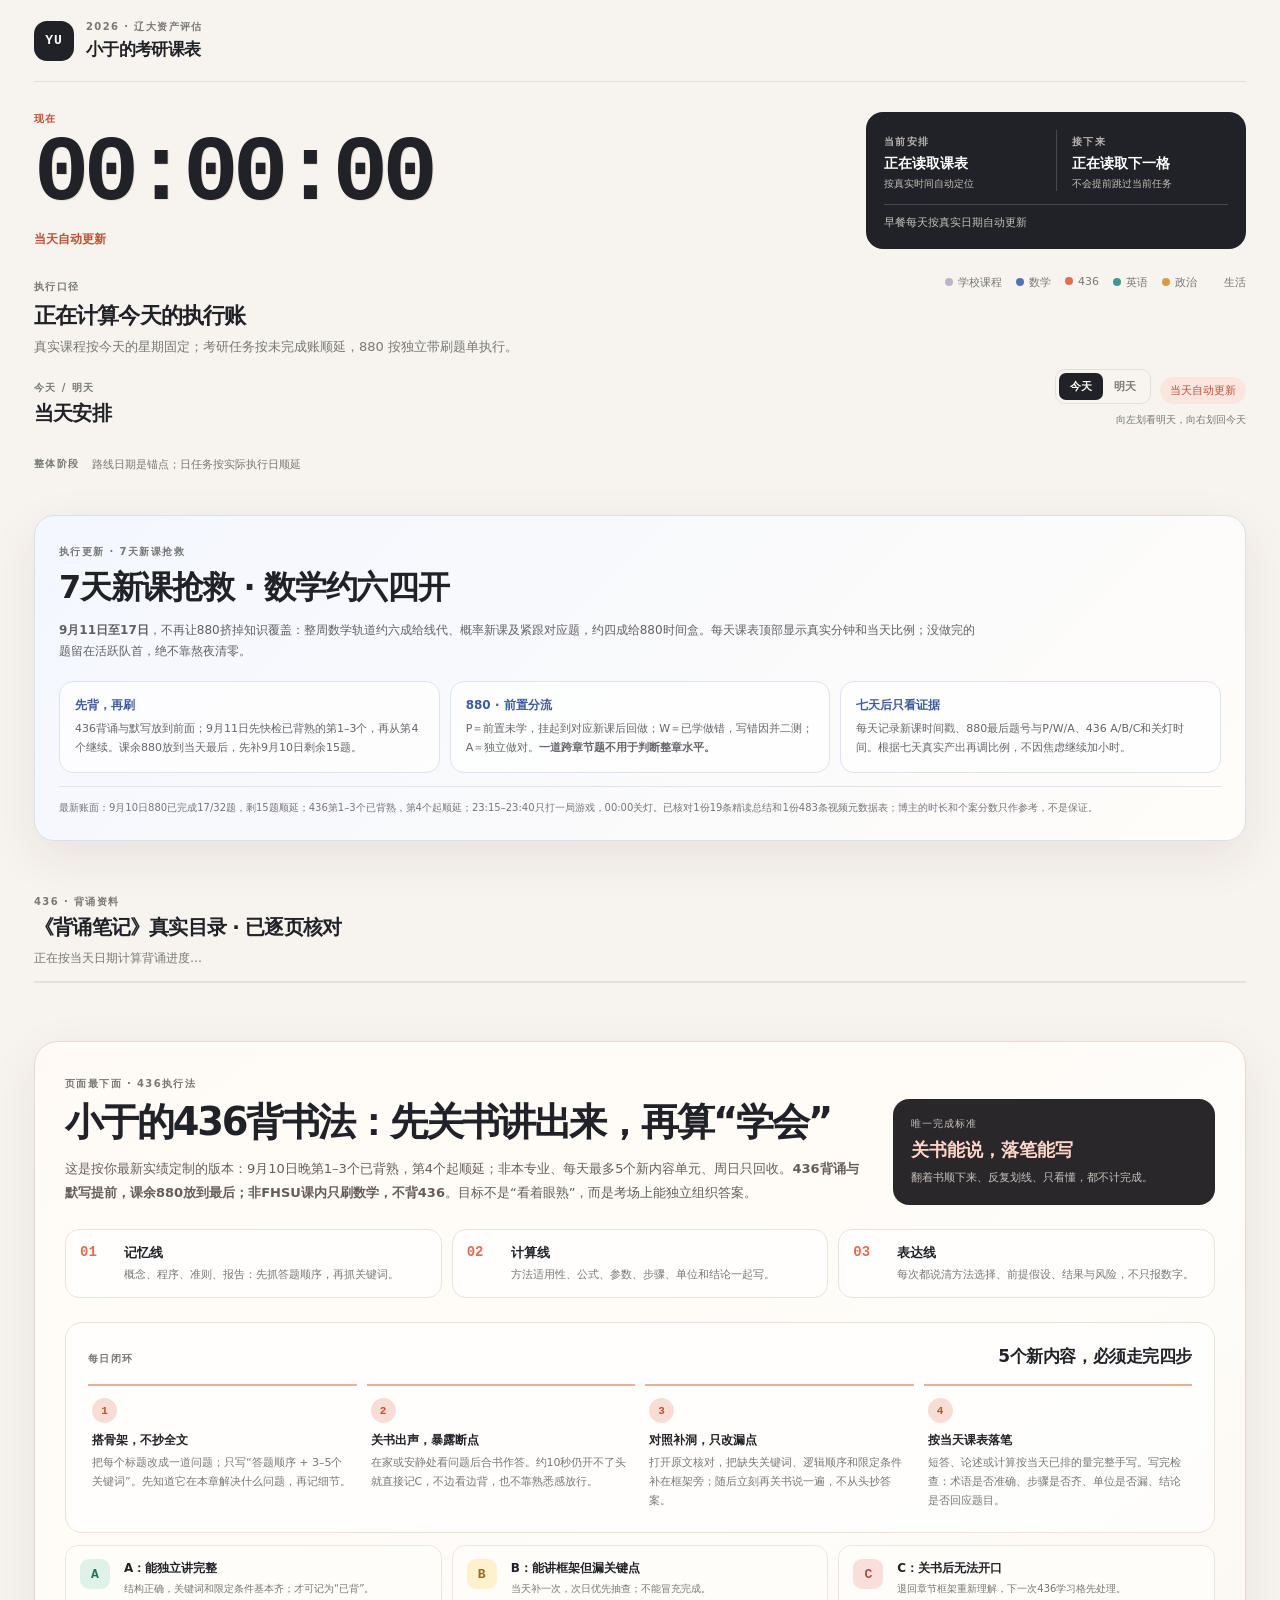
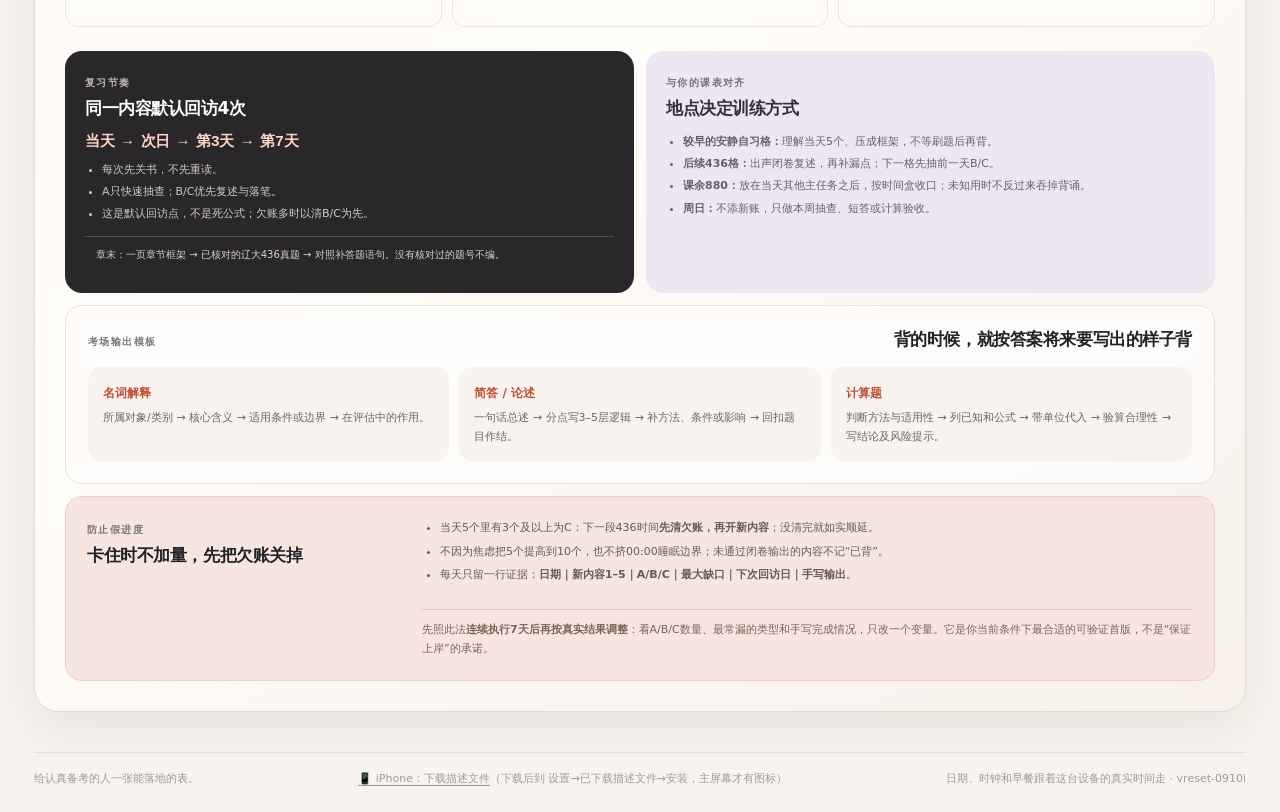
==== index.html @ 7696983e "feat: rebalance study rescue plan" ====
<!doctype html>
<html lang="zh-CN">
<head>
<meta charset="UTF-8" /><meta name="viewport" content="width=device-width,initial-scale=1.0" /><meta name="theme-color" content="#f7f3ee" /><link rel="apple-touch-icon" href="icon-512.png" /><link rel="icon" type="image/png" href="icon-512.png" />
<meta name="description" content="按日期展开的考研课表：课程、学习、早餐、通勤、作业和睡眠都放在正确的位置。" /><title>小于的考研课表</title>
<link rel="stylesheet" href="styles.css?v=reset-0910i" />
</head>
<body><div class="app-shell">
<header class="topbar"><div class="brand-lockup"><div class="brand-mark">YU</div><div><p class="eyebrow">2026 · 辽大资产评估</p><h1>小于的考研课表</h1></div></div><div class="top-date" id="top-date"></div></header>
<main>
<section class="hero-section"><div class="hero-copy"><p class="eyebrow accent">现在</p><div class="live-clock" id="live-clock">00:00:00</div><p class="clock-caption" id="today-focus">当天自动更新</p></div><div class="today-card"><div class="today-task"><span class="section-kicker">当前安排</span><strong id="current-task-title">正在读取课表</strong><small id="current-task-time">按真实时间自动定位</small></div><div class="today-task next"><span class="section-kicker">接下来</span><strong id="next-task-title">正在读取下一格</strong><small id="next-task-time">不会提前跳过当前任务</small></div><small class="today-meal" id="today-meal">早餐每天按真实日期自动更新</small></div></section>
<section id="timetable-view" class="view-panel is-visible" aria-label="自动更新的每日课表"><div class="schedule-meta"><div><span class="section-kicker">执行口径</span><h3 id="date-title">正在计算今天的执行账</h3><p id="date-subtitle">真实课程按今天的星期固定；考研任务按未完成账顺延，880 按独立带刷题单执行。</p></div><div class="legend"><span><i class="dot other"></i>学校课程</span><span><i class="dot math"></i>数学</span><span><i class="dot major"></i>436</span><span><i class="dot english"></i>英语</span><span><i class="dot politics"></i>政治</span><span><i class="dot meal"></i>生活</span></div></div><section class="daily-overview" aria-label="具体每天安排"><div class="daily-heading"><div><span class="section-kicker">今天 / 明天</span><h4 id="daily-title">当天安排</h4></div><div class="day-view-tools"><div class="day-view-switch" role="group" aria-label="选择查看日期"><button type="button" id="show-today" class="is-active" aria-pressed="true">今天</button><button type="button" id="show-tomorrow" aria-pressed="false">明天</button></div><span class="today-badge" id="today-badge">当天自动更新</span><small class="swipe-hint">向左划看明天，向右划回今天</small></div></div><div class="daily-agenda" id="daily-agenda" aria-live="polite"></div></section><section class="phase-overview" aria-label="整体阶段路线"><div class="phase-heading"><span class="section-kicker">整体阶段</span><span class="phase-note">路线日期是锚点；日任务按实际执行日顺延</span></div><div class="phase-line" id="phase-line"></div></section><section class="intensity-calibration" id="intensity-calibration" aria-label="七天新课抢救与资料强度校准"><header><span class="section-kicker">执行更新 · 7天新课抢救</span><h4>7天新课抢救 · 数学约六四开</h4><p><strong>9月11日至17日</strong>，不再让880挤掉知识覆盖：整周数学轨道约六成给线代、概率新课及紧跟对应题，约四成给880时间盒。每天课表顶部显示真实分钟和当天比例；没做完的题留在活跃队首，绝不靠熬夜清零。</p></header><div class="intensity-grid"><article><b>先背，再刷</b><p>436背诵与默写放到前面；9月11日先快检已背熟的第1–3个，再从第4个继续。课余880放到当天最后，先补9月10日剩余15题。</p></article><article><b>880 · 前置分流</b><p>P＝前置未学，挂起到对应新课后回做；W＝已学做错，写错因并二测；A＝独立做对。<strong>一道跨章节题不用于判断整章水平。</strong></p></article><article><b>七天后只看证据</b><p>每天记录新课时间戳、880最后题号与P/W/A、436 A/B/C和关灯时间。根据七天真实产出再调比例，不因焦虑继续加小时。</p></article></div><small>最新账面：9月10日880已完成17/32题，剩15题顺延；436第1–3个已背熟，第4个起顺延；23:15–23:40只打一局游戏，00:00关灯。已核对1份19条精读总结和1份483条视频元数据表；博主的时长和个案分数只作参考，不是保证。</small></section><section class="syllabus-section" aria-label="436 背诵资料真实目录"><div class="syllabus-heading"><div><span class="section-kicker">436 · 背诵资料</span><h4>《背诵笔记》真实目录 · 已逐页核对</h4><p id="syllabus-progress">正在按当天日期计算背诵进度…</p></div></div><div class="syllabus-table-wrap"><table class="syllabus-table" id="syllabus-table"></table></div></section></section>
<section class="major-method-section" id="major-method" aria-label="436背书方法">
  <header class="method-hero">
    <div>
      <span class="section-kicker">页面最下面 · 436执行法</span>
      <h4>小于的436背书法：先关书讲出来，再算“学会”</h4>
      <p>这是按你最新实绩定制的版本：9月10日晚第1–3个已背熟，第4个起顺延；非本专业、每天最多5个新内容单元、周日只回收。<strong>436背诵与默写提前，课余880放到最后；非FHSU课内只刷数学，不背436</strong>。目标不是“看着眼熟”，而是考场上能独立组织答案。</p>
    </div>
    <div class="method-rule"><span>唯一完成标准</span><strong>关书能说，落笔能写</strong><small>翻着书顺下来、反复划线、只看懂，都不计完成。</small></div>
  </header>

  <div class="method-principles" aria-label="436三条训练线">
    <article><b>01</b><div><strong>记忆线</strong><span>概念、程序、准则、报告：先抓答题顺序，再抓关键词。</span></div></article>
    <article><b>02</b><div><strong>计算线</strong><span>方法适用性、公式、参数、步骤、单位和结论一起写。</span></div></article>
    <article><b>03</b><div><strong>表达线</strong><span>每次都说清方法选择、前提假设、结果与风险，不只报数字。</span></div></article>
  </div>

  <div class="method-block">
    <div class="method-block-heading"><span class="section-kicker">每日闭环</span><h5>5个新内容，必须走完四步</h5></div>
    <ol class="method-loop">
      <li><span>1</span><div><strong>搭骨架，不抄全文</strong><p>把每个标题改成一道问题；只写“答题顺序 + 3–5个关键词”。先知道它在本章解决什么问题，再记细节。</p></div></li>
      <li><span>2</span><div><strong>关书出声，暴露断点</strong><p>在家或安静处看问题后合书作答。约10秒仍开不了头就直接记C，不边看边背，也不靠熟悉感放行。</p></div></li>
      <li><span>3</span><div><strong>对照补洞，只改漏点</strong><p>打开原文核对，把缺失关键词、逻辑顺序和限定条件补在框架旁；随后立刻再关书说一遍，不从头抄答案。</p></div></li>
      <li><span>4</span><div><strong>按当天课表落笔</strong><p>短答、论述或计算按当天已排的量完整手写。写完检查：术语是否准确、步骤是否齐、单位是否漏、结论是否回应题目。</p></div></li>
    </ol>
  </div>

  <div class="method-levels" aria-label="436掌握等级">
    <div><span class="level-a">A</span><p><strong>A：能独立讲完整</strong><small>结构正确，关键词和限定条件基本齐；才可记为“已背”。</small></p></div>
    <div><span class="level-b">B</span><p><strong>B：能讲框架但漏关键点</strong><small>当天补一次，次日优先抽查；不能冒充完成。</small></p></div>
    <div><span class="level-c">C</span><p><strong>C：关书后无法开口</strong><small>退回章节框架重新理解，下一次436学习格先处理。</small></p></div>
  </div>

  <div class="method-fit-grid">
    <article class="method-card">
      <span class="section-kicker">复习节奏</span>
      <h5>同一内容默认回访4次</h5>
      <p class="review-rhythm">当天 → 次日 → 第3天 → 第7天</p>
      <ul><li>每次先关书，不先重读。</li><li>A只快速抽查；B/C优先复述与落笔。</li><li>这是默认回访点，不是死公式；欠账多时以清B/C为先。</li></ul>
      <p class="chapter-gate">章末：一页章节框架 → 已核对的辽大436真题 → 对照补答题语句。没有核对过的题号不编。</p>
    </article>
    <article class="method-card">
      <span class="section-kicker">与你的课表对齐</span>
      <h5>地点决定训练方式</h5>
      <ul><li><strong>较早的安静自习格：</strong>理解当天5个、压成框架，不等刷题后再背。</li><li><strong>后续436格：</strong>出声闭卷复述，再补漏点；下一格先抽前一天B/C。</li><li><strong>课余880：</strong>放在当天其他主任务之后，按时间盒收口；未知用时不反过来吞掉背诵。</li><li><strong>周日：</strong>不添新账，只做本周抽查、短答或计算验收。</li></ul>
    </article>
  </div>

  <div class="method-block answer-block">
    <div class="method-block-heading"><span class="section-kicker">考场输出模板</span><h5>背的时候，就按答案将来要写出的样子背</h5></div>
    <div class="answer-template-grid">
      <article><strong>名词解释</strong><p>所属对象/类别 → 核心含义 → 适用条件或边界 → 在评估中的作用。</p></article>
      <article><strong>简答 / 论述</strong><p>一句话总述 → 分点写3–5层逻辑 → 补方法、条件或影响 → 回扣题目作结。</p></article>
      <article><strong>计算题</strong><p>判断方法与适用性 → 列已知和公式 → 带单位代入 → 验算合理性 → 写结论及风险提示。</p></article>
    </div>
  </div>

  <div class="method-gate">
    <div><span class="section-kicker">防止假进度</span><h5>卡住时不加量，先把欠账关掉</h5></div>
    <ul><li>当天5个里有3个及以上为C：下一段436时间<strong>先清欠账，再开新内容</strong>；没清完就如实顺延。</li><li>不因为焦虑把5个提高到10个，也不挤00:00睡眠边界；未通过闭卷输出的内容不记“已背”。</li><li>每天只留一行证据：<strong>日期｜新内容1–5｜A/B/C｜最大缺口｜下次回访日｜手写输出</strong>。</li></ul>
    <p>先照此法<strong>连续执行7天后再按真实结果调整</strong>：看A/B/C数量、最常漏的类型和手写完成情况，只改一个变量。它是你当前条件下最合适的可验证首版，不是“保证上岸”的承诺。</p>
  </div>
</section>
</main><footer class="footer"><span>给认真备考的人一张能落地的表。</span><span><a href="kaoyan.mobileconfig" id="profile-link">📱 iPhone：下载描述文件</a>（下载后到 设置→已下载描述文件→安装，主屏幕才有图标）</span><span>日期、时钟和早餐跟着这台设备的真实时间走 · <span id="app-version"></span></span></footer></div>
<script src="app.js?v=reset-0910i"></script><script>if('serviceWorker' in navigator)navigator.serviceWorker.register('sw.js?v=reset-0910i').catch(()=>{});</script></body></html>
---- styles.css ----
:root{--paper:#f7f3ee;--ink:#202228;--muted:#777875;--line:#e6dfd7;--card:#fffdf9;--accent:#e46c4e;--accent-dark:#bb5137;--blue:#5572b8;--teal:#3b9b94;--gold:#d79b46;--lav:#8170b5;--shadow:0 16px 50px rgba(48,39,30,.08);--font-ui:"Segoe UI","Microsoft YaHei UI","Microsoft YaHei",system-ui,sans-serif;--font-numeric:"Segoe UI Variable","Segoe UI",ui-monospace,monospace}*{box-sizing:border-box}body{margin:0;background:var(--paper);color:var(--ink);font-family:var(--font-ui);text-rendering:optimizeLegibility}button,textarea{font:inherit}.app-shell{max-width:1480px;margin:auto;padding:0 34px 26px}.topbar{height:82px;display:flex;align-items:center;justify-content:space-between;border-bottom:1px solid var(--line)}.brand-lockup{display:flex;gap:12px;align-items:center}.brand-mark{width:40px;height:40px;border-radius:13px;background:var(--ink);color:#fff;display:grid;place-items:center;font:700 13px var(--font-numeric);letter-spacing:.08em}.eyebrow,.section-kicker{margin:0;text-transform:uppercase;letter-spacing:.14em;font-size:10px;font-weight:700;color:var(--muted)}.accent{color:var(--accent-dark)}h1{font-size:17px;margin:4px 0 0;letter-spacing:-.04em}h2,h3,h4,p{margin-top:0}.top-actions{display:flex;gap:14px;align-items:center}.quiet-button,.text-button,.avatar-button{background:none;border:0;cursor:pointer;color:var(--muted)}.quiet-button{font-size:13px}.avatar-button{width:38px;height:38px;border-radius:50%;background:#e8ded3;color:#8d6650;font-weight:700;font-size:12px}.hero-section{display:flex;justify-content:space-between;gap:30px;padding:55px 0 36px;align-items:flex-end}.hero-copy{max-width:650px}.hero-copy h2{font-size:clamp(35px,4.1vw,62px);line-height:1.18;letter-spacing:-.065em;margin:14px 0 15px}.hero-copy h2 em{font-style:normal;color:var(--accent)}.hero-note{font-size:14px;color:var(--muted);line-height:1.9;max-width:570px}.week-progress-card{background:var(--card);border:1px solid var(--line);border-radius:20px;padding:20px 22px;min-width:260px;box-shadow:var(--shadow)}.progress-heading,.progress-foot{display:flex;justify-content:space-between;align-items:center}.progress-heading{font-size:13px}.progress-heading strong{font:700 25px var(--font-numeric);color:var(--accent)}.progress-track{height:8px;border-radius:99px;background:#eee6dd;margin:17px 0 11px;overflow:hidden}.progress-fill{height:100%;width:0;background:linear-gradient(90deg,var(--accent),#edaa62);border-radius:inherit;transition:width .4s ease}.progress-foot{font-size:11px;color:var(--muted)}.soft-pill{padding:5px 9px;background:#f1ece5;border-radius:99px;color:#8b735e;font-size:11px}.control-row{display:flex;justify-content:space-between;align-items:flex-end;gap:20px;margin-bottom:23px}.week-switcher,.view-switcher{display:flex;gap:4px;overflow:auto;padding-bottom:2px}.week-tab,.view-tab{border:0;background:transparent;cursor:pointer;color:var(--muted);padding:9px 13px;border-radius:10px;white-space:nowrap}.week-tab{font-size:13px}.week-tab small{display:block;font-size:10px;margin-top:3px;opacity:.7}.week-tab.is-active,.view-tab.is-active{background:var(--ink);color:#fff}.view-tab{font-size:12px}.view-panel{display:none}.view-panel.is-visible{display:block}.schedule-meta{display:flex;justify-content:space-between;align-items:flex-end;gap:20px;margin-bottom:15px}.schedule-meta h3,.route-intro h3{font-size:22px;letter-spacing:-.04em;margin:7px 0 5px}.schedule-meta p,.route-intro p{font-size:13px;color:var(--muted);margin:0}.legend{display:flex;gap:14px;flex-wrap:wrap;justify-content:flex-end;font-size:11px;color:var(--muted)}.dot{display:inline-block;width:8px;height:8px;border-radius:50%;margin-right:5px}.dot.fhsu{background:#d8a55d}.dot.other{background:#b9b4ca}.dot.math{background:var(--blue)}.dot.major{background:var(--accent)}.dot.english{background:var(--teal)}.dot.politics{background:var(--gold)}.timetable-wrap{border:1px solid var(--line);border-radius:18px;background:var(--card);box-shadow:var(--shadow);overflow:auto}.life-strip{display:grid;grid-template-columns:repeat(4,1fr);gap:10px;margin:0 0 14px}.life-strip>div{display:flex;align-items:center;gap:8px;padding:10px 12px;border:1px solid #e8ddd0;border-radius:12px;background:#fbf7f1}.life-strip span{font-size:18px;color:var(--accent)}.life-strip b{font-size:12px}.life-strip small{font-size:10px;color:var(--muted);margin-left:auto}.timetable{min-width:930px;display:grid;grid-template-columns:64px repeat(7,1fr);position:relative}.time-axis{position:relative;border-right:1px solid var(--line);background:#fbf8f4}.time-label{height:60px;position:relative;font:11px var(--font-numeric);color:#aaa39b;padding:8px 8px;text-align:right}.time-label:last-child{height:0}.day-column{position:relative;border-right:1px solid var(--line);min-height:1065px;background:repeating-linear-gradient(to bottom,transparent 0,transparent 59px,#eee9e3 60px)}.day-column:last-child{border-right:0}.day-header{height:45px;background:#fbf8f4;border-bottom:1px solid var(--line);position:sticky;top:0;z-index:3;padding:10px 10px}.day-header strong{font-size:12px}.day-header small{display:block;font-size:10px;color:var(--muted);margin-top:2px}.schedule-block{position:absolute;left:6px;right:6px;border-radius:10px;padding:8px 9px;cursor:pointer;border:1px solid transparent;overflow:hidden;transition:transform .18s ease,box-shadow .18s ease}.schedule-block:hover,.schedule-block:focus-visible{transform:translateY(-2px);box-shadow:0 7px 18px rgba(31,31,31,.12);z-index:4;outline:none}.schedule-block .block-time{font:10px var(--font-numeric);opacity:.74}.schedule-block .block-title{font-size:12px;font-weight:700;line-height:1.35;margin-top:4px}.schedule-block .block-note{font-size:10px;line-height:1.35;margin-top:3px;opacity:.76}.schedule-block.fhsu{background:#fbefd9;border-color:#f0dfbd;color:#71502d}.schedule-block.other{background:#eceaf2;border-color:#d9d5e4;color:#5d5870}.schedule-block.math{background:#e8eefb;border-color:#d2ddf4;color:#3e5b9c}.schedule-block.major{background:#fbe6df;border-color:#f2cfc4;color:#a74d37}.schedule-block.english{background:#e1f3f0;border-color:#c8e6e1;color:#2c716d}.schedule-block.politics{background:#fff0d7;border-color:#f1d9ad;color:#886126}.schedule-block.routine{background:#eef3ed;border-color:#d6e3d3;color:#55705b}.schedule-block.meal{background:#f5ede3;border-color:#e6d7c5;color:#80634b}.schedule-block.sleep{background:#e9e8f3;border-color:#d7d5e7;color:#62627e}.schedule-block.homework{background:#f7f4ef;border:1px dashed #cfc4b8;color:#80766d}.schedule-block.buffer{background:repeating-linear-gradient(135deg,#fcfaf6 0,#fcfaf6 5px,#f2ede5 5px,#f2ede5 10px);border:1px dashed #c8b8a6;color:#8b735e}.schedule-block.done{filter:saturate(.45);opacity:.68}.schedule-block.done .block-title{text-decoration:line-through}.schedule-block .status-dot{display:inline-block;width:6px;height:6px;border-radius:50%;background:currentColor;margin-right:5px}.mobile-day-picker{display:none}.after-table-note{display:flex;align-items:center;gap:11px;margin-top:15px;padding:13px 16px;border:1px solid #e8ddd0;border-radius:13px;background:#fcf7f0;color:#766b61;font-size:12px}.after-table-note p{margin:0;flex:1;line-height:1.6}.spark{color:var(--accent);font-size:19px}.text-button{font-size:12px;color:var(--accent-dark);white-space:nowrap}.route-intro{margin:30px 0 20px;max-width:600px}.route-grid{display:grid;grid-template-columns:repeat(5,1fr);gap:13px}.route-card{background:var(--card);border:1px solid var(--line);border-radius:16px;padding:18px;min-height:235px;position:relative;overflow:hidden}.route-card::after{content:"";position:absolute;right:-24px;bottom:-35px;width:100px;height:100px;border-radius:50%;background:var(--tint);opacity:.65}.route-card .route-number{font:700 30px var(--font-numeric);color:var(--route)}.route-card h4{font-size:16px;margin:14px 0 8px}.route-card p{font-size:12px;line-height:1.7;color:var(--muted);position:relative;z-index:1}.route-card .route-check{font-size:11px;color:var(--route);font-weight:700;position:absolute;bottom:17px;left:18px}.review-grid{display:grid;grid-template-columns:1.2fr .9fr .9fr;gap:15px;padding-top:28px}.review-card{background:var(--card);border:1px solid var(--line);border-radius:17px;padding:22px;min-height:240px}.review-card.wide{grid-column:span 1;min-height:auto}.review-card h3{font-size:22px;line-height:1.35;letter-spacing:-.04em;margin:12px 0 25px;max-width:330px}.review-card h4{font-size:16px;margin:11px 0 15px}.card-topline{display:flex;justify-content:space-between}.metric-row{display:grid;grid-template-columns:repeat(4,1fr);gap:9px}.metric-row div{border-top:1px solid var(--line);padding-top:10px}.metric-row strong{display:block;font:700 23px var(--font-numeric);color:var(--accent)}.metric-row span{font-size:10px;color:var(--muted)}textarea{resize:vertical;min-height:100px;width:100%;border:1px solid var(--line);border-radius:10px;background:#fbf8f4;padding:10px;font-size:12px;line-height:1.6;outline:none}textarea:focus{border-color:#c8a68b}.primary-button,.secondary-button{border:0;border-radius:10px;padding:10px 14px;cursor:pointer;font-size:12px;font-weight:700}.primary-button{background:var(--ink);color:#fff}.secondary-button{background:#f0eae3;color:#775c49}.save-hint{font-size:10px;color:var(--teal);margin-left:8px}.buffer-meter{margin:22px 0}.buffer-bar{display:flex;gap:5px;margin-bottom:12px}.buffer-bar i{display:block;height:9px;flex:1;border-radius:99px;background:#e7dfd6}.buffer-bar i:nth-child(-n+3){background:#e6b58c}.buffer-meter p{font-size:12px;line-height:1.7;color:var(--muted)}.footer{display:flex;justify-content:space-between;gap:10px;font-size:11px;color:#a19a92;border-top:1px solid var(--line);padding-top:18px;margin-top:40px}.modal-backdrop{position:fixed;inset:0;background:rgba(36,31,27,.36);display:grid;place-items:center;padding:20px;z-index:20}.modal-backdrop[hidden]{display:none}.detail-modal,.rules-modal{position:relative;background:#fffdf9;border-radius:20px;box-shadow:0 25px 80px rgba(24,20,17,.2);max-width:520px;width:100%;padding:28px}.modal-close{position:absolute;right:17px;top:14px;border:0;background:none;font-size:26px;line-height:1;color:#999;cursor:pointer}.modal-tag{display:inline-block;border-radius:99px;padding:5px 10px;background:#fbe6df;color:#a74d37;font-size:11px;font-weight:700;margin-bottom:10px}.detail-modal h3,.rules-modal h3{font-size:26px;letter-spacing:-.05em;margin:0 0 6px}.modal-time{font:12px var(--font-numeric);color:var(--muted)}.modal-why{font-size:13px;line-height:1.75;color:#615b55;border-left:3px solid #e8c1ad;padding-left:11px;margin:18px 0}.modal-section{margin-top:20px}.modal-section ol{padding-left:20px;margin:10px 0 0}.modal-section li{font-size:13px;line-height:1.8;padding-left:3px}.output-section p{background:#fbf6ef;border-radius:10px;padding:11px;font-size:12px;line-height:1.6;color:#766a5f}.modal-actions{display:flex;justify-content:flex-end;gap:8px;margin-top:25px}.rule-list{display:grid;gap:15px;margin-top:22px}.rule-list article{display:flex;gap:13px}.rule-list b{font:700 19px var(--font-numeric);color:var(--accent)}.rule-list h4{margin:0 0 3px;font-size:14px}.rule-list p{margin:0;font-size:12px;line-height:1.6;color:var(--muted)}
@media(max-width:900px){.app-shell{padding:0 16px 20px}.topbar{height:70px}.quiet-button{display:none}.hero-section{display:block;padding:38px 0 25px}.hero-copy h2{font-size:41px}.week-progress-card{margin-top:25px}.control-row{display:block}.view-switcher{margin-top:10px}.schedule-meta{display:block}.life-strip{grid-template-columns:repeat(2,1fr)}.life-strip small{display:none}.legend{justify-content:flex-start;margin-top:15px}.route-grid{grid-template-columns:repeat(2,1fr)}.review-grid{grid-template-columns:1fr}.review-card.wide{grid-column:auto}.footer{display:block;line-height:1.8}.footer span{display:block}.timetable-wrap{border-radius:14px}.mobile-day-picker{display:flex;gap:6px;overflow:auto;margin-bottom:10px}.mobile-day-picker button{flex:1;min-width:46px;border:1px solid var(--line);background:var(--card);border-radius:9px;padding:8px 4px;font-size:11px;color:var(--muted)}.mobile-day-picker button.is-active{background:var(--ink);color:#fff;border-color:var(--ink)}}
@media(max-width:520px){.hero-copy h2{font-size:35px}.schedule-meta h3,.route-intro h3{font-size:19px}.route-grid{grid-template-columns:1fr}.metric-row{grid-template-columns:repeat(2,1fr);row-gap:17px}.detail-modal,.rules-modal{padding:24px 20px}.modal-actions{flex-direction:column-reverse}.modal-actions button{width:100%}}


/* Date-first refinements */
.top-date{font:600 12px var(--font-numeric);color:var(--muted)}.today-card{min-width:250px;background:#202228;color:#fff;border-radius:17px;padding:18px 20px;display:grid;gap:6px}.today-card .section-kicker{color:#b8b4ae}.today-card strong{font-size:18px}.today-card small{font-size:11px;color:#c5c1ba}.date-range-switcher{display:flex;gap:5px;overflow:auto;max-width:760px}.date-tab{border:1px solid var(--line);background:var(--card);color:var(--muted);border-radius:9px;padding:9px 12px;cursor:pointer;white-space:nowrap;font-size:11px}.date-tab.is-active{background:var(--ink);border-color:var(--ink);color:#fff}.route-line{display:flex;gap:0;position:relative;padding:28px 0 10px;overflow:auto}.route-line::before{content:"";position:absolute;left:20px;right:20px;top:68px;height:2px;background:#dfd6cc}.route-card{min-width:220px;flex:1;border-radius:16px 16px 12px 12px;margin-right:10px;padding:17px;background:var(--card);border:1px solid var(--line);position:relative;z-index:1;min-height:220px}.route-card:last-child{margin-right:0}.route-card::before{content:"";position:absolute;top:32px;left:18px;width:12px;height:12px;border-radius:50%;background:var(--route);box-shadow:0 0 0 5px var(--paper)}.route-card .section-kicker{margin-left:26px}.route-card .route-number{display:block;font-size:17px;margin-top:28px;color:var(--route);font-weight:800}.route-card p:not(.section-kicker){font-size:12px;line-height:1.7;color:var(--muted);position:relative;z-index:1}.route-check{font-size:11px;color:var(--route);font-weight:700;position:absolute;bottom:15px;left:17px}.mobile-day-picker button small{display:block;font-size:9px;margin-top:3px;opacity:.75}
@media(max-width:900px){.hero-section{display:block}.today-card{margin-top:20px}.date-range-switcher{max-width:100%;padding-bottom:4px}.control-row{display:block}.view-switcher{margin-top:10px}.life-strip{display:none}.schedule-meta h3{font-size:19px}.route-line{padding-top:18px}.route-line::before{top:57px}.route-card{min-width:210px}.top-date{display:none}}
/* Direct-display mode: every task is visible in the grid; no card click required. */
.live-clock{font:700 clamp(66px,10vw,142px)/.9 var(--font-numeric);font-variant-numeric:tabular-nums;letter-spacing:-.06em;color:var(--ink);margin:12px 0 17px;width:8.1ch;max-width:100%;contain:layout paint;text-shadow:1px 1px 0 #eaded2}.clock-caption{font-size:13px;color:var(--muted);line-height:1.7;max-width:440px}.schedule-block{cursor:default;transition:none}.schedule-block:hover,.schedule-block:focus-visible{transform:none;box-shadow:none;z-index:1}.schedule-block .block-output{display:block;font-size:9px;line-height:1.3;margin-top:4px;opacity:.78}.schedule-block .block-note{white-space:nowrap;overflow:hidden;text-overflow:ellipsis}.schedule-block.routine .block-title,.schedule-block.meal .block-title,.schedule-block.sleep .block-title{font-size:11px}.schedule-block.routine .block-output,.schedule-block.meal .block-output,.schedule-block.sleep .block-output{display:none}
@media(max-width:900px){.live-clock{font-size:72px;text-shadow:none}.clock-caption{max-width:100%}}
.schedule-block.free{background:#f8f5f0;border:1px dashed #d8cabc;color:#8e8378}.schedule-block.free .block-title{font-weight:600}.schedule-block.free .block-output{display:none}
/* One-page mode: timetable, route and review stay together. */
.view-panel{display:block}.view-switcher,.date-range-switcher{display:none}.date-range-section{margin-bottom:34px}.range-heading{display:flex;align-items:baseline;gap:13px;margin:21px 0 10px}.range-heading h4{font-size:18px;margin:0;letter-spacing:-.03em}.range-heading p{font-size:11px;color:var(--muted);margin:0}.range-heading .section-kicker{color:var(--accent-dark)}
.method-strip{border-top:1px solid var(--line);border-bottom:1px solid var(--line);padding:25px 0 27px;margin-bottom:14px}.method-heading h3{font-size:20px;letter-spacing:-.04em;margin:7px 0 18px}.method-grid{display:grid;grid-template-columns:repeat(4,1fr);gap:10px}.method-grid article{background:#fbf8f4;border:1px solid var(--line);border-radius:13px;padding:15px}.method-grid b{display:block;font-size:12px;color:var(--accent-dark);margin-bottom:8px}.method-grid strong{display:block;font-size:13px;line-height:1.5}.method-grid p{font-size:11px;line-height:1.65;color:var(--muted);margin:8px 0 0}@media(max-width:900px){.method-grid{grid-template-columns:repeat(2,1fr)}}@media(max-width:520px){.method-grid{grid-template-columns:1fr}}
#timetable{display:block}.date-range-section{display:block}.date-range-section .timetable-wrap{margin-top:8px;margin-bottom:0}.range-heading{padding-left:2px}
/* Calm daily agenda: one clear list per day, instead of overlapping blocks. */
.phase-overview{margin:24px 0 30px}.phase-heading{display:flex;align-items:center;gap:12px;margin-bottom:13px}.phase-note{font-size:11px;color:var(--muted)}.phase-line{display:grid;grid-template-columns:repeat(5,1fr);gap:9px;position:relative}.phase-card{background:var(--card);border:1px solid var(--line);border-top:3px solid var(--route);border-radius:13px;padding:14px 15px;min-height:155px;position:relative;display:flex;flex-direction:column}.phase-card.is-current{box-shadow:0 0 0 2px color-mix(in srgb,var(--route) 25%,transparent)}.phase-date{display:block;font:11px var(--font-numeric);color:var(--route);margin-bottom:10px}.phase-card strong{display:block;font-size:14px;margin-bottom:7px}.phase-card p{font-size:11px;line-height:1.6;color:var(--muted);margin:0 0 12px}.phase-card small{position:static;display:block;margin-top:auto;color:var(--route);font-size:10px;line-height:1.45}.daily-overview{margin-bottom:38px}.daily-heading{display:flex;justify-content:space-between;align-items:flex-end;margin:15px 0 12px}.daily-heading h4{font-size:20px;margin:5px 0 0;letter-spacing:-.04em}.today-badge{font-size:11px;background:#fbe6df;color:var(--accent-dark);border-radius:99px;padding:6px 10px}.daily-agenda{display:grid;grid-template-columns:repeat(2,minmax(0,1fr));gap:14px}.day-agenda-card{background:var(--card);border:1px solid var(--line);border-radius:16px;overflow:hidden}.day-agenda-card.is-today{border-color:#e4a58f;box-shadow:0 8px 25px rgba(157,81,53,.08)}.day-agenda-card>header{display:flex;justify-content:space-between;align-items:center;padding:13px 17px;background:#fbf8f4;border-bottom:1px solid var(--line)}.day-agenda-card header div{display:flex;gap:9px;align-items:baseline}.day-name{font-size:14px;font-weight:800}.day-agenda-card header strong{font:600 13px var(--font-numeric)}.day-state{font-size:10px;color:var(--accent-dark)}.agenda-list{padding:6px 15px 10px}.agenda-item{display:grid;grid-template-columns:49px 1fr;gap:11px;padding:10px 2px;border-bottom:1px solid #f0ebe5}.agenda-item:last-child{border-bottom:0}.agenda-item time{font:10px/1.35 var(--font-numeric);color:#938b83}.agenda-item time i{font-style:normal;color:#b2aaa1}.agenda-item>div{min-width:0}.agenda-item b{display:block;font-size:12px;line-height:1.4}.agenda-item span,.agenda-item em{display:block;font-size:10px;line-height:1.45;color:var(--muted);white-space:nowrap;overflow:hidden;text-overflow:ellipsis}.agenda-item em{color:#9b725f;font-style:normal}.agenda-item.math b{color:#3e5b9c}.agenda-item.major b{color:#a74d37}.agenda-item.english b{color:#2c716d}.agenda-item.politics b{color:#886126}.agenda-item.fhsu b,.agenda-item.other b{color:#6c647a}.agenda-item.free b{color:#8e8378;font-weight:600}.agenda-item.meal b{color:#80634b}.agenda-item.sleep b{color:#62627e}
@media(max-width:900px){.phase-line{grid-template-columns:repeat(2,1fr)}.daily-agenda{grid-template-columns:1fr}.phase-card{min-height:145px}}
@media(max-width:520px){.phase-line{grid-template-columns:1fr}.phase-card{min-height:130px}.daily-heading{align-items:flex-start;display:block}.today-badge{display:inline-block;margin-top:10px}}
/* More visual, table-like daily rows. */
.agenda-table-head{display:grid;grid-template-columns:49px 1fr;gap:11px;padding:9px 17px 7px;background:#f5f0ea;color:#a0978c;text-transform:uppercase;letter-spacing:.09em;font-size:9px;font-weight:700}.agenda-item{position:relative}.agenda-item::before{content:"";position:absolute;left:-2px;top:9px;bottom:9px;width:3px;border-radius:3px;background:#d7cfc5}.agenda-item.math::before{background:var(--blue)}.agenda-item.major::before{background:var(--accent)}.agenda-item.english::before{background:var(--teal)}.agenda-item.politics::before{background:var(--gold)}.agenda-item.meal::before{background:#c48b59}.agenda-item.fhsu::before,.agenda-item.other::before{background:#aaa3b9}.agenda-item.free::before{background:#d5c8bb}.day-agenda-card header{position:relative}.day-agenda-card.is-today header{background:#fff2ec}.day-agenda-card.is-today header::after{content:"";position:absolute;left:0;right:0;bottom:-1px;height:2px;background:var(--accent)}
.daily-agenda{display:block}.single-day{max-width:860px}.single-day .agenda-list{padding-bottom:15px}.single-day .agenda-item{grid-template-columns:68px 1fr;padding:13px 5px}.single-day .agenda-table-head{grid-template-columns:68px 1fr}
/* Course ledger: the honest bridge between Quark durations and the daily table. */
.course-ledger{margin:18px 0 30px;padding:22px 0 4px;border-top:1px solid var(--line)}
.ledger-heading{display:flex;justify-content:space-between;align-items:flex-end;gap:18px;margin-bottom:13px}.ledger-heading h3{font-size:19px;line-height:1.45;letter-spacing:-.04em;margin:7px 0 0;max-width:790px}.ledger-chip{font-size:10px;color:#8d6650;background:#fbe6df;border:1px solid #f2cfc4;border-radius:99px;padding:7px 10px;white-space:nowrap}.ledger-table-wrap{overflow:auto;border:1px solid var(--line);border-radius:14px;background:var(--card)}.ledger-table{width:100%;min-width:1120px;border-collapse:collapse;text-align:left}.ledger-table th,.ledger-table td{padding:12px 13px;border-bottom:1px solid #eee8e1;font-size:11px;line-height:1.5;vertical-align:top}.ledger-table thead th{background:#f5f0ea;color:#91877d;font-size:10px;text-transform:uppercase;letter-spacing:.08em;font-weight:700}.ledger-table tbody tr:last-child th,.ledger-table tbody tr:last-child td{border-bottom:0}.ledger-table tbody th{font-size:12px;color:var(--ink);white-space:nowrap}.ledger-status{display:inline-block;margin-right:7px;padding:2px 6px;border-radius:5px;font:700 9px var(--font-numeric);letter-spacing:.04em}.ledger-status.verified{color:#2c716d;background:#e1f3f0}.ledger-status.partial{color:#886126;background:#fff0d7}.ledger-status.rule{color:#6c647a;background:#eceaf2}.ledger-footnote{font-size:10px;line-height:1.7;color:var(--muted);margin:10px 2px 0}@media(max-width:900px){.ledger-heading{display:block}.ledger-chip{display:inline-block;margin-top:11px}.ledger-heading h3{font-size:17px}}
/* Compact reading density: one task, one supporting line, no paragraph blocks in the daily table. */
.single-day .agenda-item{grid-template-columns:58px 1fr;padding:9px 5px;min-height:0}.single-day .agenda-item time{font-size:10px;line-height:1.25}.single-day .agenda-item b{font-size:11px;line-height:1.35;white-space:normal;overflow:visible;text-overflow:clip;overflow-wrap:anywhere}.single-day .agenda-item span{font-size:9px;line-height:1.3;white-space:normal;overflow:visible;text-overflow:clip;overflow-wrap:anywhere}.single-day .agenda-table-head{grid-template-columns:58px 1fr;padding:8px 17px 6px}
.agenda-item .task-check{display:block;margin-top:3px;color:#8a6a59;font-size:10px;line-height:1.4;white-space:normal;overflow-wrap:anywhere}.agenda-item.math .task-check{color:#6075a7}.agenda-item.major .task-check{color:#a35b48}.agenda-item.english .task-check{color:#3f7d78}.agenda-item.politics .task-check{color:#8b6a32}
.duration-index{margin-top:12px;padding:12px 13px;border:1px solid #eee5dc;border-radius:12px;background:#fbf8f4}.duration-index-heading{display:flex;justify-content:space-between;gap:12px;align-items:baseline;margin-bottom:9px}.duration-index-heading b{font-size:11px;color:#6d6258}.duration-index-heading span{font-size:10px;color:var(--muted)}.duration-chip-list{display:flex;flex-wrap:wrap;gap:6px}.duration-chip{display:inline-block;padding:4px 7px;border:1px solid #e6ddd4;border-radius:7px;background:#fffdf9;color:#756a60;font:10px var(--font-numeric);white-space:nowrap}.duration-chip.excluded{color:#99614c;background:#fff0ea;border-color:#efc8b8}@media(max-width:520px){.duration-index-heading{display:block}.duration-index-heading span{display:block;margin-top:4px}}
/* The current task is visually obvious without adding another dashboard block. */
.agenda-item.is-current{background:#fff4ee;border-radius:9px;padding-left:9px;padding-right:8px;box-shadow:inset 0 0 0 1px #efc2b2}.agenda-item.is-current::before{width:4px;background:var(--accent)}.agenda-item.is-current::after{content:"现在";position:absolute;right:8px;top:9px;padding:2px 6px;border-radius:99px;background:var(--accent);color:#fff;font:700 9px var(--font-ui)}.agenda-item.is-current>div{padding-right:42px}.agenda-item.is-past:not(.is-current){opacity:.62}
/* 436 recitation material: the verified chapter map of the actual 背诵笔记. */
.syllabus-section{margin:0 0 34px;padding-top:6px}.syllabus-heading{display:flex;justify-content:space-between;align-items:flex-end;gap:18px;margin:15px 0 12px}.syllabus-heading h4{font-size:20px;margin:5px 0 0;letter-spacing:-.04em}.syllabus-heading p{font-size:12px;line-height:1.7;color:var(--muted);margin:7px 0 0;max-width:860px}.syllabus-table-wrap{overflow:auto;border:1px solid var(--line);border-radius:14px;background:var(--card);box-shadow:var(--shadow)}.syllabus-table{width:100%;min-width:720px;border-collapse:collapse;text-align:left}.syllabus-table th,.syllabus-table td{padding:10px 13px;border-bottom:1px solid #eee8e1;font-size:11px;line-height:1.5;vertical-align:top}.syllabus-table thead th{background:#f5f0ea;color:#91877d;font-size:10px;text-transform:uppercase;letter-spacing:.08em;font-weight:700;white-space:nowrap}.syllabus-table tbody th{font-size:12px;color:var(--accent-dark);white-space:nowrap}.syllabus-table tbody td:first-of-type{min-width:190px}.syllabus-table tbody tr:last-child th,.syllabus-table tbody tr:last-child td{border-bottom:0}.syllabus-table tfoot th,.syllabus-table tfoot td{background:#fbf8f4;color:#756a60;border-top:1px solid var(--line);font-size:10px}@media(max-width:900px){.syllabus-heading{display:block}.syllabus-heading p{margin-top:9px}}

.footer a{color:inherit;text-decoration:underline;text-underline-offset:3px}.footer a:active{color:var(--accent)}
/* 其他校内课：并列靠边的边栏，纯展示、不排任务；与主线 880/436 分开。 */
.agenda-sidebar{display:grid;grid-template-columns:repeat(2,1fr);gap:9px;border-top:1px dashed var(--line);background:#faf7f2;padding:12px 15px 14px;margin-top:4px}
.agenda-sidebar .sidebar-heading{grid-column:1/-1;font-size:10px;letter-spacing:.06em;color:var(--muted);text-transform:uppercase;font-weight:700;margin-bottom:2px}
.agenda-sidebar .side-course{display:flex;flex-direction:column;gap:3px;border:1px solid var(--line);border-left:3px solid var(--lav);border-radius:10px;padding:9px 11px;background:#fffdf9}
.agenda-sidebar .side-course time{font:700 10px var(--font-numeric);color:var(--muted);letter-spacing:.02em}
.agenda-sidebar .side-course b{font-size:12px;line-height:1.4;color:var(--ink)}
.agenda-sidebar .side-course.fhsu{border-left-color:#aaa3b9}
@media(max-width:520px){.agenda-sidebar{grid-template-columns:1fr}}
/* 课多排不下时的容错注记条：不进时间轴，贴在卡片底部。 */
.overflow-note{margin:0 15px 12px;padding:9px 11px;border:1px dashed #efc8b8;border-radius:10px;background:#fff0ea;color:#99614c;font-size:11px;line-height:1.5}

/* 2026-09-09 review: keep the live decision and the full timetable above decoration. */
.hero-section{padding:30px 0 22px;align-items:stretch}.hero-copy{display:flex;flex-direction:column;justify-content:center}.live-clock{font-size:clamp(58px,7.2vw,104px);margin:8px 0 12px}.clock-caption{margin:0;font-size:12px;font-weight:700;color:var(--accent-dark)}
.today-card{min-width:380px;max-width:470px;grid-template-columns:1fr 1fr;gap:0;padding:16px 18px;align-content:center}.today-task{min-width:0;padding-right:15px}.today-task.next{border-left:1px solid #47484c;padding:0 0 0 15px}.today-task strong{display:block;margin:5px 0 4px;font-size:14px;line-height:1.4;overflow-wrap:anywhere}.today-task small{display:block;font:10px var(--font-numeric);color:#c5c1ba}.today-meal{grid-column:1/-1;border-top:1px solid #47484c;margin-top:13px;padding-top:10px;line-height:1.45}
.schedule-meta{align-items:flex-start;margin:4px 0 10px}.schedule-meta>div:first-child{max-width:900px}.schedule-meta p{line-height:1.65}.daily-heading{margin-top:11px}.daily-overview{margin-bottom:30px}.single-day{max-width:none}.single-day .agenda-item{grid-template-columns:70px 1fr;padding:10px 7px}.single-day .agenda-table-head{grid-template-columns:70px 1fr}.single-day .agenda-item b{font-size:13px}.single-day .agenda-item span{font-size:10.5px;line-height:1.45}.agenda-item.course b,.agenda-item.fhsu b{color:#625d70}.agenda-item.course::before,.agenda-item.fhsu::before{background:#aaa3b9}
@media(max-width:900px){.hero-section{padding:22px 0 18px}.live-clock{font-size:58px}.today-card{min-width:0;max-width:none;margin-top:14px}.schedule-meta{margin-top:0}.schedule-meta p{font-size:12px}.legend{margin-top:11px}.single-day .agenda-item{grid-template-columns:60px 1fr}}
@media(max-width:520px){.today-card{grid-template-columns:1fr;padding:14px 15px}.today-task{padding:0}.today-task.next{border-left:0;border-top:1px solid #47484c;margin-top:11px;padding:11px 0 0}.today-meal{grid-column:auto}.phase-heading{align-items:flex-start;flex-direction:column;gap:5px}.single-day .agenda-list{padding-left:10px;padding-right:10px}.single-day .agenda-item{grid-template-columns:54px 1fr;padding:10px 5px}.single-day .agenda-table-head{grid-template-columns:54px 1fr;padding-left:15px;padding-right:15px}}

/* 880 stays inside the timetable, but its verified daily task is visible before the long time axis. */
.brush-focus{margin:13px 15px 10px;padding:13px 14px;border:1px solid #cbd9f3;border-radius:13px;background:#f2f6ff;color:#344f8f}.brush-focus header{display:flex;align-items:center;justify-content:space-between;gap:12px}.brush-focus header span{font-size:11px;font-weight:800;letter-spacing:.08em}.brush-focus header strong{font-size:14px}.brush-metrics{display:flex;flex-wrap:wrap;gap:7px;margin:9px 0}.brush-metrics b{padding:4px 7px;border-radius:7px;background:#fff;font:600 10px var(--font-numeric);color:#526ba3}.brush-focus p{margin:0;font-size:11px;line-height:1.65;color:#405c99}.brush-focus small{display:block;margin-top:7px;font-size:10px;line-height:1.55;color:#6a79a1}.agenda-item.course b,.agenda-item.fhsu b{line-height:1.55}
.rescue-focus{border-color:#c8ded7;background:#f0f8f5;color:#277064}.rescue-focus .brush-metrics b{color:#367c70}.rescue-focus small{color:#587d75}
@media(max-width:680px){.brush-focus{margin:11px 10px 8px;padding:11px 12px}.brush-focus header strong{font-size:13px}.brush-focus p{font-size:10.5px}.brush-focus small{font-size:9.5px}}

/* Lightweight today/tomorrow switch: no follow-finger transform, so long cards stay cheap on mobile. */
.day-view-tools{display:flex;align-items:flex-end;justify-content:flex-end;gap:9px;flex-wrap:wrap}.day-view-switch{display:flex;padding:3px;border:1px solid var(--line);border-radius:10px;background:#f8f4ef}.day-view-switch button{border:0;border-radius:7px;background:transparent;color:var(--muted);padding:6px 11px;font:700 11px var(--font-ui);cursor:pointer}.day-view-switch button.is-active{background:var(--ink);color:#fff}.swipe-hint{flex-basis:100%;text-align:right;font-size:10px;color:var(--muted)}#daily-agenda{touch-action:pan-y;overscroll-behavior-x:contain}.day-agenda-card.is-tomorrow{border-color:#aebee0;box-shadow:0 8px 25px rgba(62,91,156,.08)}.day-agenda-card.is-tomorrow>header{background:#f2f6ff}.day-agenda-card.is-tomorrow .day-state{color:#3e5b9c}
@media(max-width:520px){.daily-heading{display:block}.day-view-tools{justify-content:flex-start;align-items:center;margin-top:10px}.today-badge{margin-top:0}.swipe-hint{max-width:none;text-align:left}.day-view-switch button{padding:6px 9px}}

/* Blogger material is a calibration input, not a promise or an automatic load increase. */
.intensity-calibration{margin:28px 0;padding:24px;border:1px solid #d9dfeb;border-radius:20px;background:linear-gradient(135deg,#f4f7ff,#fffdf9);box-shadow:var(--shadow)}.intensity-calibration header{max-width:920px}.intensity-calibration h4{font-size:clamp(22px,2.5vw,32px);letter-spacing:-.04em;margin:7px 0 10px}.intensity-calibration header p{margin:0;color:#615f63;font-size:12px;line-height:1.8}.intensity-grid{display:grid;grid-template-columns:repeat(3,1fr);gap:10px;margin:18px 0 13px}.intensity-grid article{padding:15px;border:1px solid #dde3ee;border-radius:14px;background:rgba(255,255,255,.78)}.intensity-grid b{display:block;font-size:12px;color:#3e5b9c;margin-bottom:6px}.intensity-grid p{margin:0;font-size:11px;line-height:1.7;color:#66636a}.intensity-calibration>small{display:block;padding-top:12px;border-top:1px solid #dfe4ed;color:#77737a;font-size:10px;line-height:1.7}
@media(max-width:760px){.intensity-calibration{padding:19px 16px}.intensity-grid{grid-template-columns:1fr}.intensity-calibration h4{font-size:25px}}

/* 436 personal retrieval method — final main-page section */
.major-method-section{margin:58px 0 8px;padding:30px;border:1px solid #ead8cf;border-radius:24px;background:linear-gradient(145deg,#fffaf6 0,#fffdf9 48%,#f7f0eb 100%);box-shadow:var(--shadow)}.method-hero{display:grid;grid-template-columns:minmax(0,1.5fr) minmax(240px,.6fr);gap:24px;align-items:end}.method-hero h4{font-size:clamp(25px,3vw,39px);line-height:1.14;letter-spacing:-.055em;margin:9px 0 13px;max-width:820px}.method-hero p{margin:0;max-width:900px;color:#665d57;font-size:13px;line-height:1.85}.method-rule{padding:18px;border-radius:16px;background:#29272a;color:#fff}.method-rule span,.method-rule small{display:block}.method-rule span{color:#c9c2bd;font-size:10px;letter-spacing:.1em}.method-rule strong{display:block;margin:7px 0;font-size:18px;color:#ffd6c9}.method-rule small{color:#c9c2bd;font-size:11px;line-height:1.6}.method-principles{display:grid;grid-template-columns:repeat(3,1fr);gap:10px;margin:24px 0}.method-principles article{display:grid;grid-template-columns:34px 1fr;gap:10px;padding:14px;border:1px solid #eee1d9;border-radius:14px;background:rgba(255,255,255,.72)}.method-principles b{font:800 14px var(--font-numeric);color:var(--accent)}.method-principles strong,.method-principles span{display:block}.method-principles strong{font-size:13px;margin-bottom:4px}.method-principles span{font-size:11px;line-height:1.6;color:var(--muted)}.method-block{padding:22px;border:1px solid #eee1d9;border-radius:17px;background:rgba(255,255,255,.7)}.method-block-heading{display:flex;justify-content:space-between;align-items:baseline;gap:14px;margin-bottom:16px}.method-block-heading h5,.method-card h5,.method-gate h5{font-size:17px;letter-spacing:-.025em;margin:0}.method-loop{display:grid;grid-template-columns:repeat(4,1fr);gap:10px;list-style:none;padding:0;margin:0}.method-loop li{min-width:0;border-top:2px solid #e8b09e;padding:12px 4px 0}.method-loop li>span{display:grid;place-items:center;width:25px;height:25px;border-radius:50%;background:#f8ddd4;color:var(--accent-dark);font:800 11px var(--font-numeric);margin-bottom:9px}.method-loop strong{display:block;font-size:12px;margin-bottom:5px}.method-loop p{font-size:11px;line-height:1.7;color:var(--muted);margin:0}.method-levels{display:grid;grid-template-columns:repeat(3,1fr);gap:10px;margin:12px 0 24px}.method-levels>div{display:grid;grid-template-columns:34px 1fr;gap:10px;padding:13px 14px;border-radius:13px;background:#fffdf9;border:1px solid #eee5de}.method-levels>div>span{display:grid;place-items:center;width:30px;height:30px;border-radius:9px;font:800 13px var(--font-numeric)}.level-a{background:#dff1e8;color:#24715a}.level-b{background:#fff0ce;color:#986b21}.level-c{background:#f8dfdc;color:#a64f45}.method-levels strong,.method-levels small{display:block}.method-levels strong{font-size:12px;margin:1px 0 4px}.method-levels small{font-size:10px;line-height:1.55;color:var(--muted)}.method-fit-grid{display:grid;grid-template-columns:1fr 1fr;gap:12px;margin-bottom:12px}.method-card{padding:20px;border-radius:17px;background:#29272a;color:#fff}.method-card:nth-child(2){background:#ece7f3;color:#332f3d}.method-card h5{margin:7px 0 12px}.method-card ul{padding-left:17px;margin:0}.method-card li{font-size:11px;line-height:1.75;color:#d0cbc6;margin-bottom:3px}.method-card:nth-child(2) li{color:#665f70}.method-card .section-kicker{color:#bdb5b0}.method-card:nth-child(2) .section-kicker{color:#776d83}.review-rhythm{font:700 15px var(--font-numeric);letter-spacing:-.02em;color:#ffd4c6;margin:0 0 9px;white-space:normal}.chapter-gate{margin:12px 0 0;padding:10px 11px;border-top:1px solid #514e52;color:#d8d1cc;font-size:10px;line-height:1.65}.answer-block{margin-bottom:12px}.answer-template-grid{display:grid;grid-template-columns:repeat(3,1fr);gap:10px}.answer-template-grid article{padding:15px;border-radius:13px;background:#f8f3ee}.answer-template-grid strong{font-size:12px;color:var(--accent-dark)}.answer-template-grid p{font-size:11px;line-height:1.7;color:#6f655d;margin:7px 0 0}.method-gate{display:grid;grid-template-columns:minmax(190px,.58fr) minmax(0,1.42fr);gap:20px;padding:21px;border-radius:17px;background:#f7e5df;border:1px solid #efcfc5}.method-gate h5{margin-top:7px}.method-gate ul{padding-left:18px;margin:0}.method-gate li{font-size:11px;line-height:1.75;color:#655b55;margin-bottom:4px}.method-gate>p{grid-column:2;margin:1px 0 0;padding-top:10px;border-top:1px solid #e8c8be;font-size:11px;line-height:1.75;color:#7b625a}
@media(max-width:900px){.major-method-section{margin-top:42px;padding:22px}.method-hero{grid-template-columns:1fr}.method-principles{grid-template-columns:1fr}.method-loop{grid-template-columns:repeat(2,1fr)}.method-fit-grid{grid-template-columns:1fr}.method-gate{grid-template-columns:1fr}.method-gate>p{grid-column:auto}.answer-template-grid{grid-template-columns:1fr}}
@media(max-width:520px){.major-method-section{margin-left:-4px;margin-right:-4px;padding:18px 14px;border-radius:18px}.method-hero h4{font-size:27px}.method-rule{padding:15px}.method-block{padding:16px 13px}.method-block-heading{display:block}.method-block-heading h5{margin-top:6px}.method-loop{grid-template-columns:1fr}.method-levels{grid-template-columns:1fr}.method-card,.method-gate{padding:16px}.review-rhythm{font-size:13px}.method-gate>p{overflow-wrap:anywhere}}
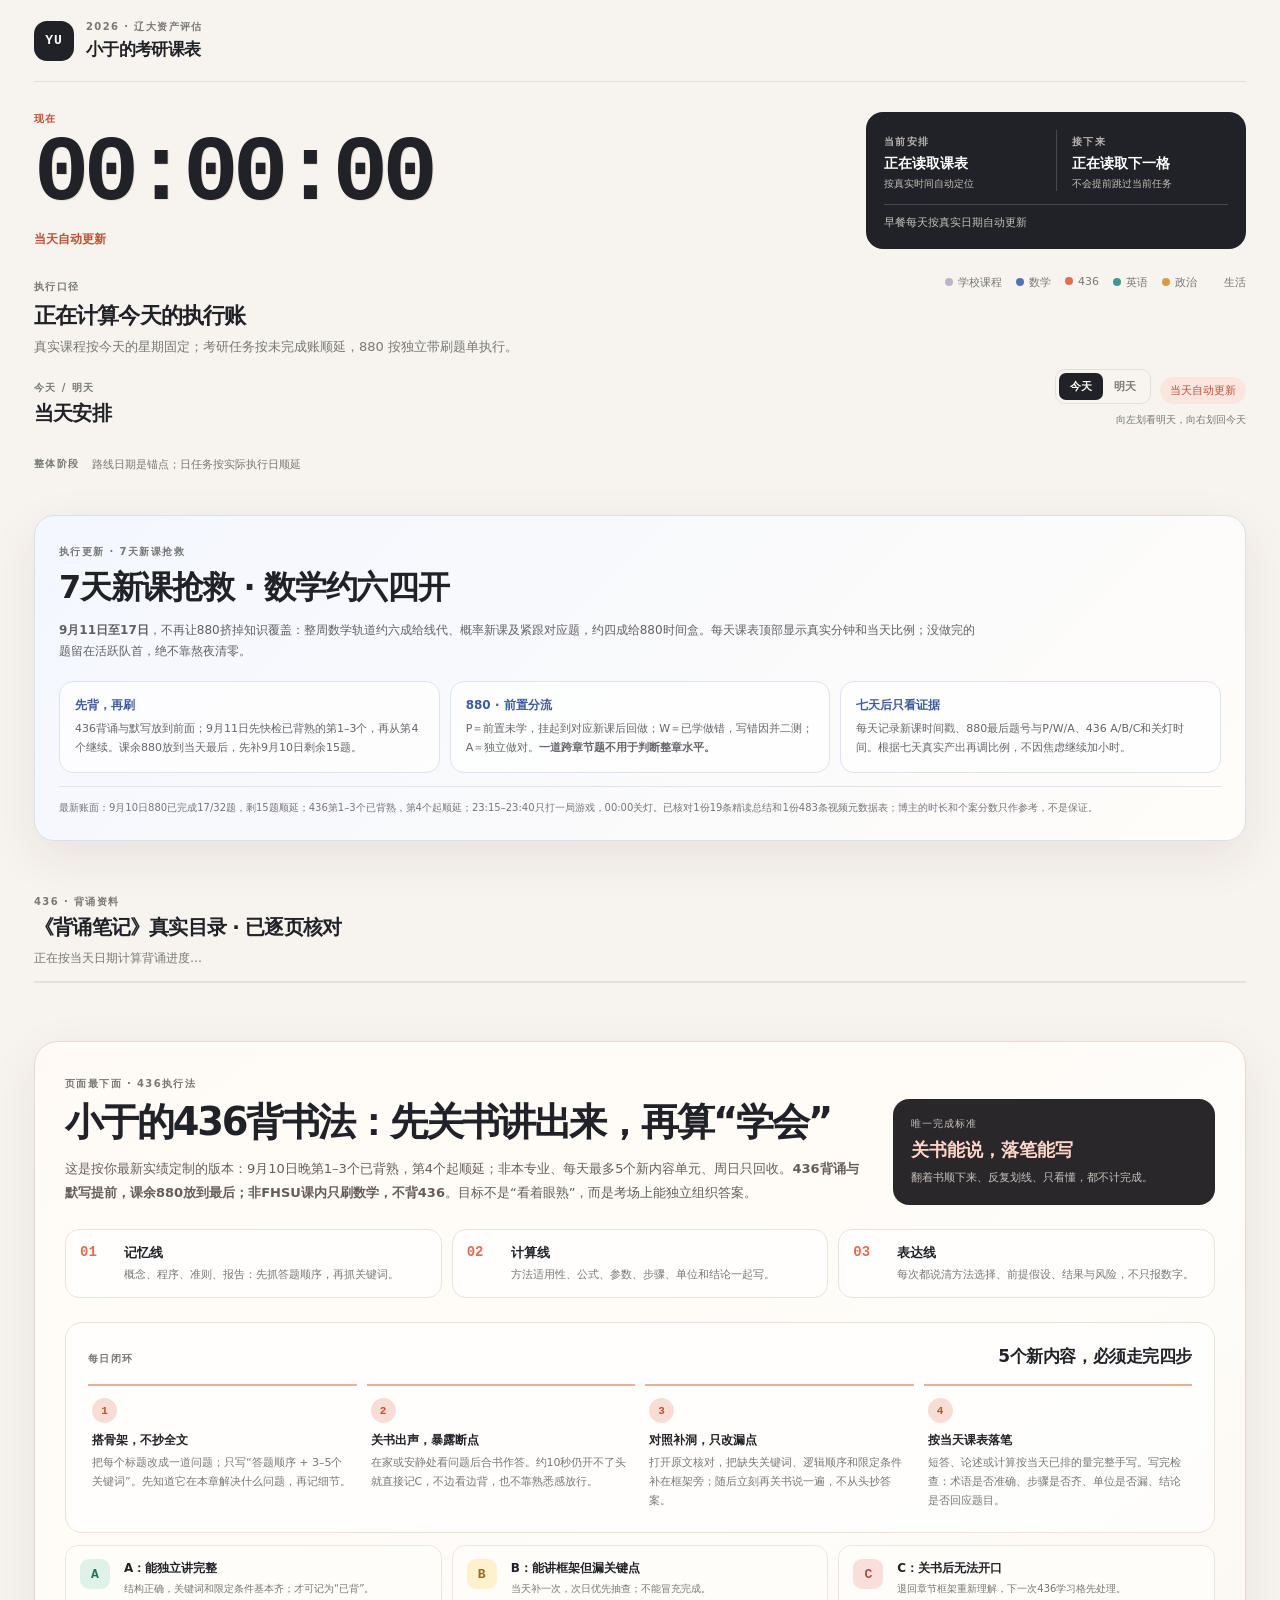
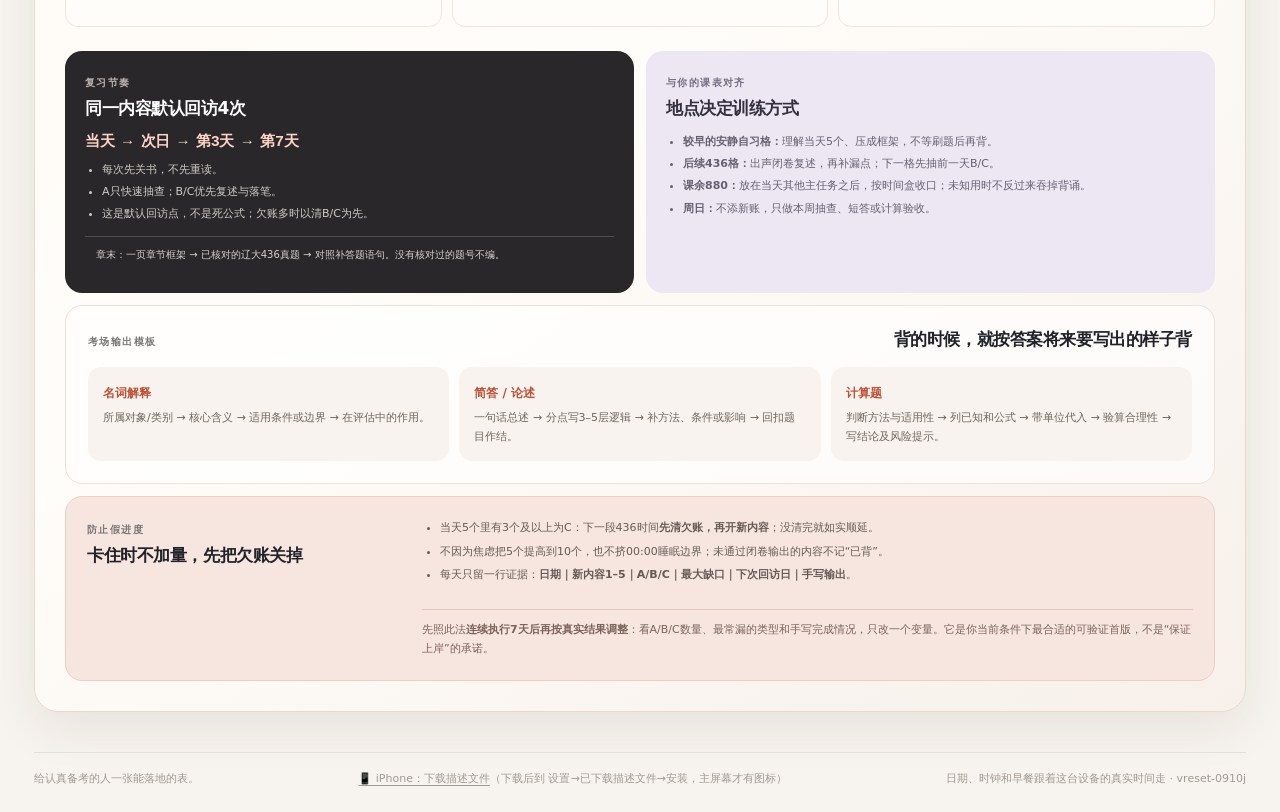
==== commit b6bdbdd0: "fix: carry forward missed English work" ====
--- a/index.html
+++ b/index.html
@@ -3,7 +3,7 @@
 <head>
 <meta charset="UTF-8" /><meta name="viewport" content="width=device-width,initial-scale=1.0" /><meta name="theme-color" content="#f7f3ee" /><link rel="apple-touch-icon" href="icon-512.png" /><link rel="icon" type="image/png" href="icon-512.png" />
 <meta name="description" content="按日期展开的考研课表：课程、学习、早餐、通勤、作业和睡眠都放在正确的位置。" /><title>小于的考研课表</title>
-<link rel="stylesheet" href="styles.css?v=reset-0910i" />
+<link rel="stylesheet" href="styles.css?v=reset-0910j" />
 </head>
 <body><div class="app-shell">
 <header class="topbar"><div class="brand-lockup"><div class="brand-mark">YU</div><div><p class="eyebrow">2026 · 辽大资产评估</p><h1>小于的考研课表</h1></div></div><div class="top-date" id="top-date"></div></header>
@@ -73,4 +73,4 @@
   </div>
 </section>
 </main><footer class="footer"><span>给认真备考的人一张能落地的表。</span><span><a href="kaoyan.mobileconfig" id="profile-link">📱 iPhone：下载描述文件</a>（下载后到 设置→已下载描述文件→安装，主屏幕才有图标）</span><span>日期、时钟和早餐跟着这台设备的真实时间走 · <span id="app-version"></span></span></footer></div>
-<script src="app.js?v=reset-0910i"></script><script>if('serviceWorker' in navigator)navigator.serviceWorker.register('sw.js?v=reset-0910i').catch(()=>{});</script></body></html>
+<script src="app.js?v=reset-0910j"></script><script>if('serviceWorker' in navigator)navigator.serviceWorker.register('sw.js?v=reset-0910j').catch(()=>{});</script></body></html>
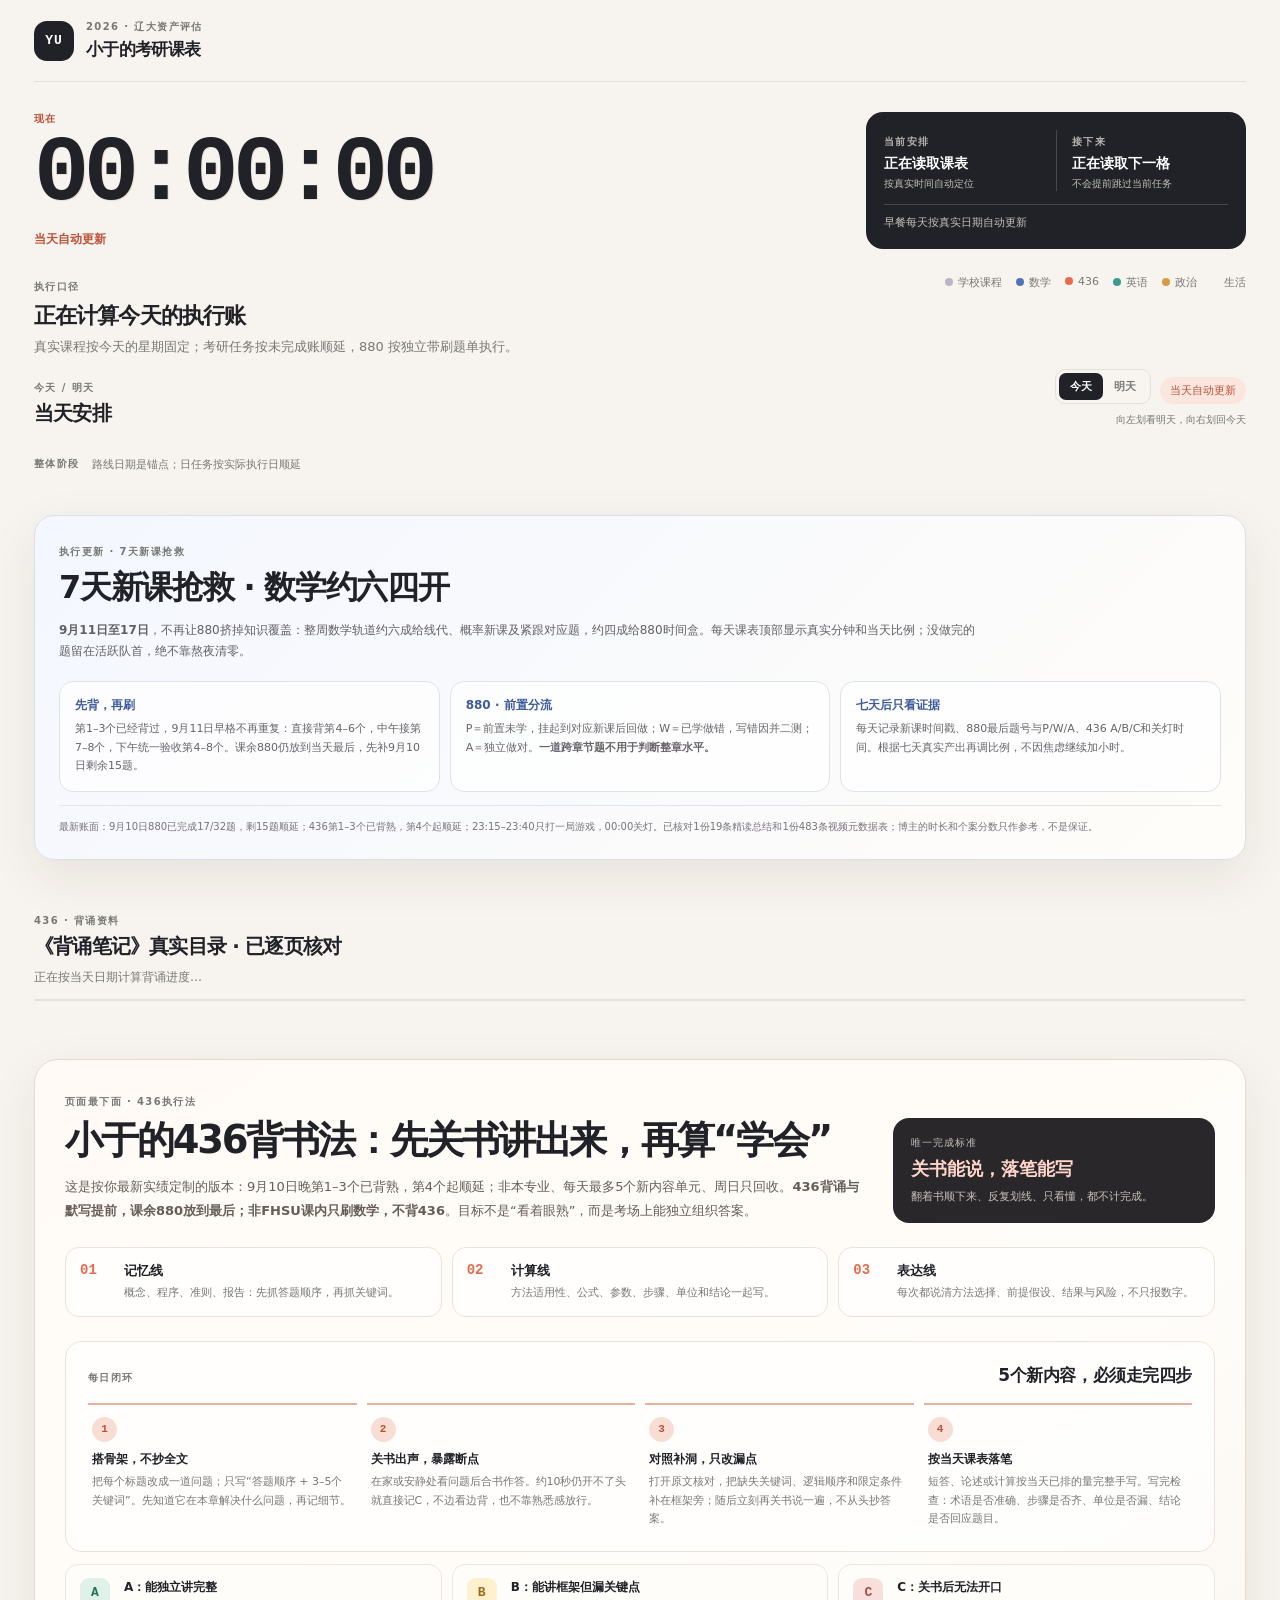
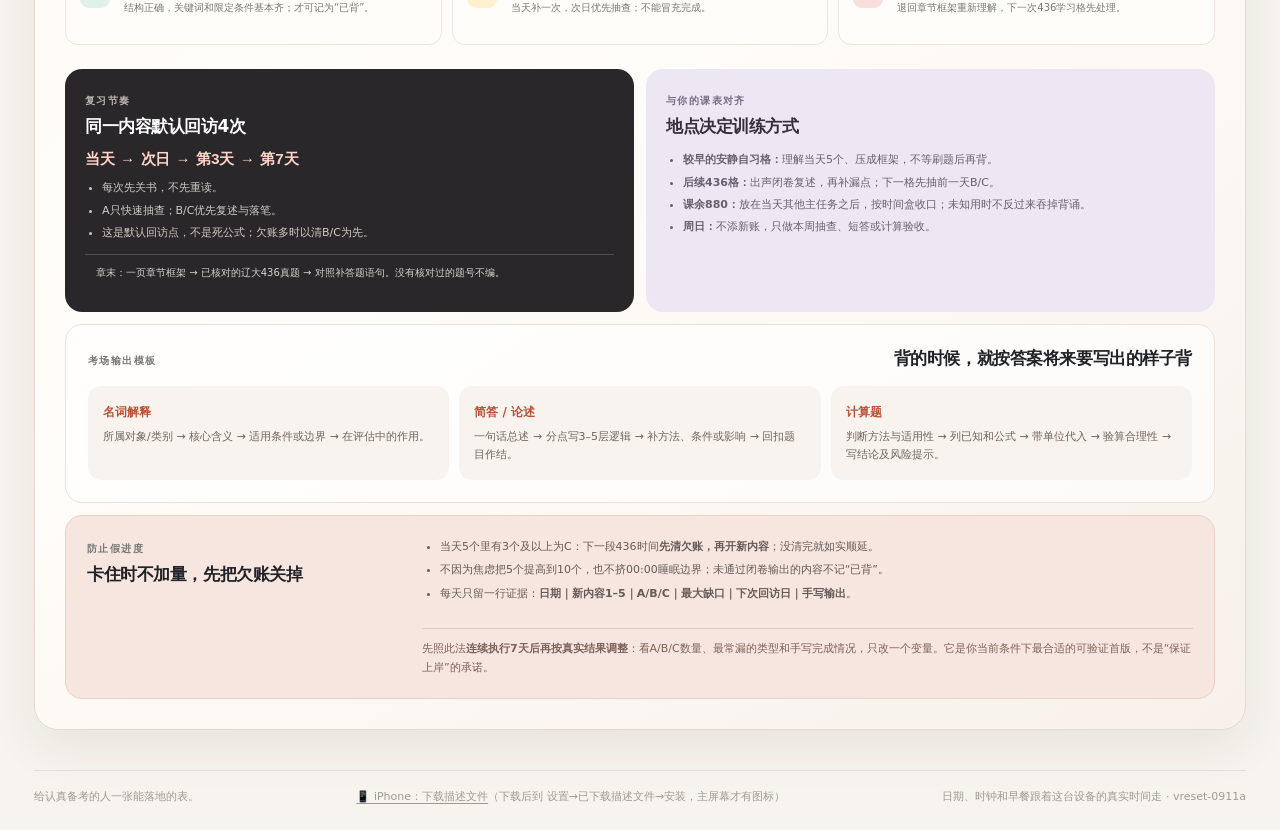
==== commit 26216d55: "fix: advance morning 436 units" ====
--- a/index.html
+++ b/index.html
@@ -3,13 +3,13 @@
 <head>
 <meta charset="UTF-8" /><meta name="viewport" content="width=device-width,initial-scale=1.0" /><meta name="theme-color" content="#f7f3ee" /><link rel="apple-touch-icon" href="icon-512.png" /><link rel="icon" type="image/png" href="icon-512.png" />
 <meta name="description" content="按日期展开的考研课表：课程、学习、早餐、通勤、作业和睡眠都放在正确的位置。" /><title>小于的考研课表</title>
-<link rel="stylesheet" href="styles.css?v=reset-0910j" />
+<link rel="stylesheet" href="styles.css?v=reset-0911a" />
 </head>
 <body><div class="app-shell">
 <header class="topbar"><div class="brand-lockup"><div class="brand-mark">YU</div><div><p class="eyebrow">2026 · 辽大资产评估</p><h1>小于的考研课表</h1></div></div><div class="top-date" id="top-date"></div></header>
 <main>
 <section class="hero-section"><div class="hero-copy"><p class="eyebrow accent">现在</p><div class="live-clock" id="live-clock">00:00:00</div><p class="clock-caption" id="today-focus">当天自动更新</p></div><div class="today-card"><div class="today-task"><span class="section-kicker">当前安排</span><strong id="current-task-title">正在读取课表</strong><small id="current-task-time">按真实时间自动定位</small></div><div class="today-task next"><span class="section-kicker">接下来</span><strong id="next-task-title">正在读取下一格</strong><small id="next-task-time">不会提前跳过当前任务</small></div><small class="today-meal" id="today-meal">早餐每天按真实日期自动更新</small></div></section>
-<section id="timetable-view" class="view-panel is-visible" aria-label="自动更新的每日课表"><div class="schedule-meta"><div><span class="section-kicker">执行口径</span><h3 id="date-title">正在计算今天的执行账</h3><p id="date-subtitle">真实课程按今天的星期固定；考研任务按未完成账顺延，880 按独立带刷题单执行。</p></div><div class="legend"><span><i class="dot other"></i>学校课程</span><span><i class="dot math"></i>数学</span><span><i class="dot major"></i>436</span><span><i class="dot english"></i>英语</span><span><i class="dot politics"></i>政治</span><span><i class="dot meal"></i>生活</span></div></div><section class="daily-overview" aria-label="具体每天安排"><div class="daily-heading"><div><span class="section-kicker">今天 / 明天</span><h4 id="daily-title">当天安排</h4></div><div class="day-view-tools"><div class="day-view-switch" role="group" aria-label="选择查看日期"><button type="button" id="show-today" class="is-active" aria-pressed="true">今天</button><button type="button" id="show-tomorrow" aria-pressed="false">明天</button></div><span class="today-badge" id="today-badge">当天自动更新</span><small class="swipe-hint">向左划看明天，向右划回今天</small></div></div><div class="daily-agenda" id="daily-agenda" aria-live="polite"></div></section><section class="phase-overview" aria-label="整体阶段路线"><div class="phase-heading"><span class="section-kicker">整体阶段</span><span class="phase-note">路线日期是锚点；日任务按实际执行日顺延</span></div><div class="phase-line" id="phase-line"></div></section><section class="intensity-calibration" id="intensity-calibration" aria-label="七天新课抢救与资料强度校准"><header><span class="section-kicker">执行更新 · 7天新课抢救</span><h4>7天新课抢救 · 数学约六四开</h4><p><strong>9月11日至17日</strong>，不再让880挤掉知识覆盖：整周数学轨道约六成给线代、概率新课及紧跟对应题，约四成给880时间盒。每天课表顶部显示真实分钟和当天比例；没做完的题留在活跃队首，绝不靠熬夜清零。</p></header><div class="intensity-grid"><article><b>先背，再刷</b><p>436背诵与默写放到前面；9月11日先快检已背熟的第1–3个，再从第4个继续。课余880放到当天最后，先补9月10日剩余15题。</p></article><article><b>880 · 前置分流</b><p>P＝前置未学，挂起到对应新课后回做；W＝已学做错，写错因并二测；A＝独立做对。<strong>一道跨章节题不用于判断整章水平。</strong></p></article><article><b>七天后只看证据</b><p>每天记录新课时间戳、880最后题号与P/W/A、436 A/B/C和关灯时间。根据七天真实产出再调比例，不因焦虑继续加小时。</p></article></div><small>最新账面：9月10日880已完成17/32题，剩15题顺延；436第1–3个已背熟，第4个起顺延；23:15–23:40只打一局游戏，00:00关灯。已核对1份19条精读总结和1份483条视频元数据表；博主的时长和个案分数只作参考，不是保证。</small></section><section class="syllabus-section" aria-label="436 背诵资料真实目录"><div class="syllabus-heading"><div><span class="section-kicker">436 · 背诵资料</span><h4>《背诵笔记》真实目录 · 已逐页核对</h4><p id="syllabus-progress">正在按当天日期计算背诵进度…</p></div></div><div class="syllabus-table-wrap"><table class="syllabus-table" id="syllabus-table"></table></div></section></section>
+<section id="timetable-view" class="view-panel is-visible" aria-label="自动更新的每日课表"><div class="schedule-meta"><div><span class="section-kicker">执行口径</span><h3 id="date-title">正在计算今天的执行账</h3><p id="date-subtitle">真实课程按今天的星期固定；考研任务按未完成账顺延，880 按独立带刷题单执行。</p></div><div class="legend"><span><i class="dot other"></i>学校课程</span><span><i class="dot math"></i>数学</span><span><i class="dot major"></i>436</span><span><i class="dot english"></i>英语</span><span><i class="dot politics"></i>政治</span><span><i class="dot meal"></i>生活</span></div></div><section class="daily-overview" aria-label="具体每天安排"><div class="daily-heading"><div><span class="section-kicker">今天 / 明天</span><h4 id="daily-title">当天安排</h4></div><div class="day-view-tools"><div class="day-view-switch" role="group" aria-label="选择查看日期"><button type="button" id="show-today" class="is-active" aria-pressed="true">今天</button><button type="button" id="show-tomorrow" aria-pressed="false">明天</button></div><span class="today-badge" id="today-badge">当天自动更新</span><small class="swipe-hint">向左划看明天，向右划回今天</small></div></div><div class="daily-agenda" id="daily-agenda" aria-live="polite"></div></section><section class="phase-overview" aria-label="整体阶段路线"><div class="phase-heading"><span class="section-kicker">整体阶段</span><span class="phase-note">路线日期是锚点；日任务按实际执行日顺延</span></div><div class="phase-line" id="phase-line"></div></section><section class="intensity-calibration" id="intensity-calibration" aria-label="七天新课抢救与资料强度校准"><header><span class="section-kicker">执行更新 · 7天新课抢救</span><h4>7天新课抢救 · 数学约六四开</h4><p><strong>9月11日至17日</strong>，不再让880挤掉知识覆盖：整周数学轨道约六成给线代、概率新课及紧跟对应题，约四成给880时间盒。每天课表顶部显示真实分钟和当天比例；没做完的题留在活跃队首，绝不靠熬夜清零。</p></header><div class="intensity-grid"><article><b>先背，再刷</b><p>第1–3个已经背过，9月11日早格不再重复：直接背第4–6个，中午接第7–8个，下午统一验收第4–8个。课余880仍放到当天最后，先补9月10日剩余15题。</p></article><article><b>880 · 前置分流</b><p>P＝前置未学，挂起到对应新课后回做；W＝已学做错，写错因并二测；A＝独立做对。<strong>一道跨章节题不用于判断整章水平。</strong></p></article><article><b>七天后只看证据</b><p>每天记录新课时间戳、880最后题号与P/W/A、436 A/B/C和关灯时间。根据七天真实产出再调比例，不因焦虑继续加小时。</p></article></div><small>最新账面：9月10日880已完成17/32题，剩15题顺延；436第1–3个已背熟，第4个起顺延；23:15–23:40只打一局游戏，00:00关灯。已核对1份19条精读总结和1份483条视频元数据表；博主的时长和个案分数只作参考，不是保证。</small></section><section class="syllabus-section" aria-label="436 背诵资料真实目录"><div class="syllabus-heading"><div><span class="section-kicker">436 · 背诵资料</span><h4>《背诵笔记》真实目录 · 已逐页核对</h4><p id="syllabus-progress">正在按当天日期计算背诵进度…</p></div></div><div class="syllabus-table-wrap"><table class="syllabus-table" id="syllabus-table"></table></div></section></section>
 <section class="major-method-section" id="major-method" aria-label="436背书方法">
   <header class="method-hero">
     <div>
@@ -73,4 +73,4 @@
   </div>
 </section>
 </main><footer class="footer"><span>给认真备考的人一张能落地的表。</span><span><a href="kaoyan.mobileconfig" id="profile-link">📱 iPhone：下载描述文件</a>（下载后到 设置→已下载描述文件→安装，主屏幕才有图标）</span><span>日期、时钟和早餐跟着这台设备的真实时间走 · <span id="app-version"></span></span></footer></div>
-<script src="app.js?v=reset-0910j"></script><script>if('serviceWorker' in navigator)navigator.serviceWorker.register('sw.js?v=reset-0910j').catch(()=>{});</script></body></html>
+<script src="app.js?v=reset-0911a"></script><script>if('serviceWorker' in navigator)navigator.serviceWorker.register('sw.js?v=reset-0911a').catch(()=>{});</script></body></html>
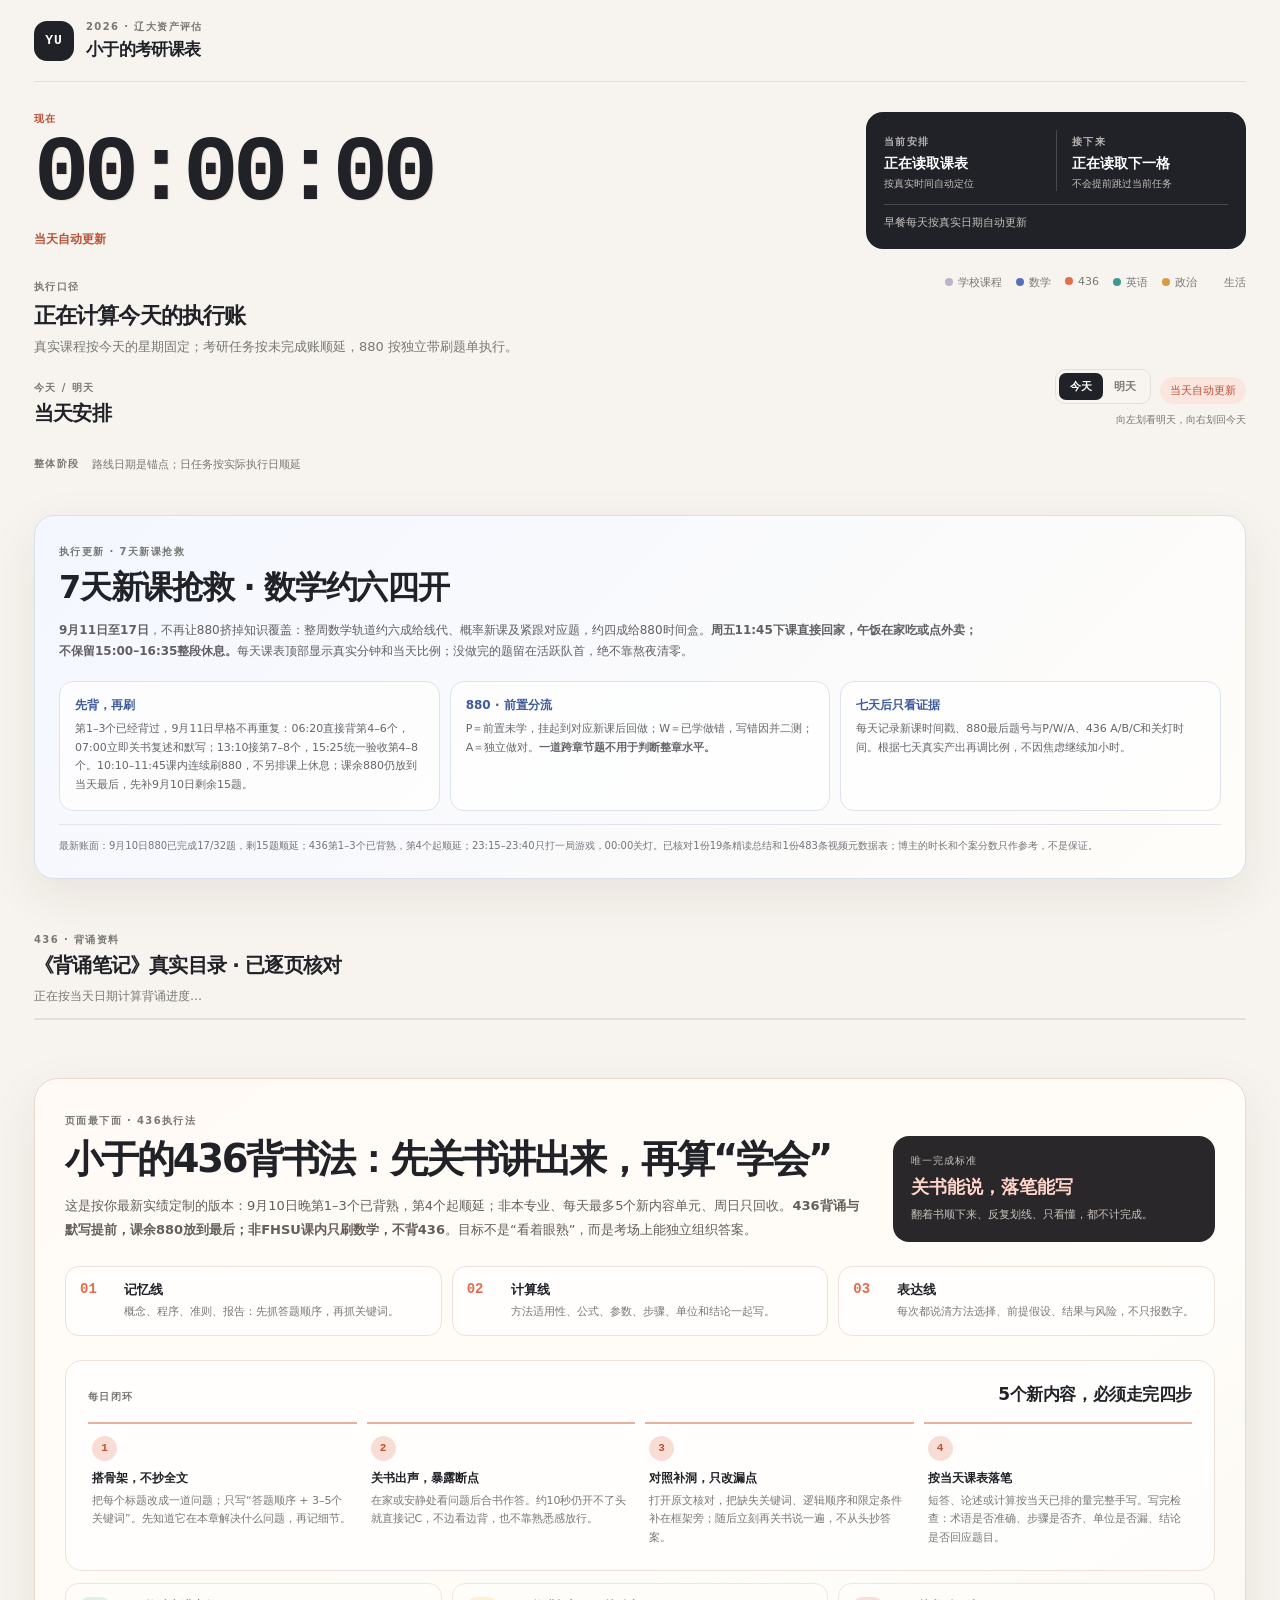
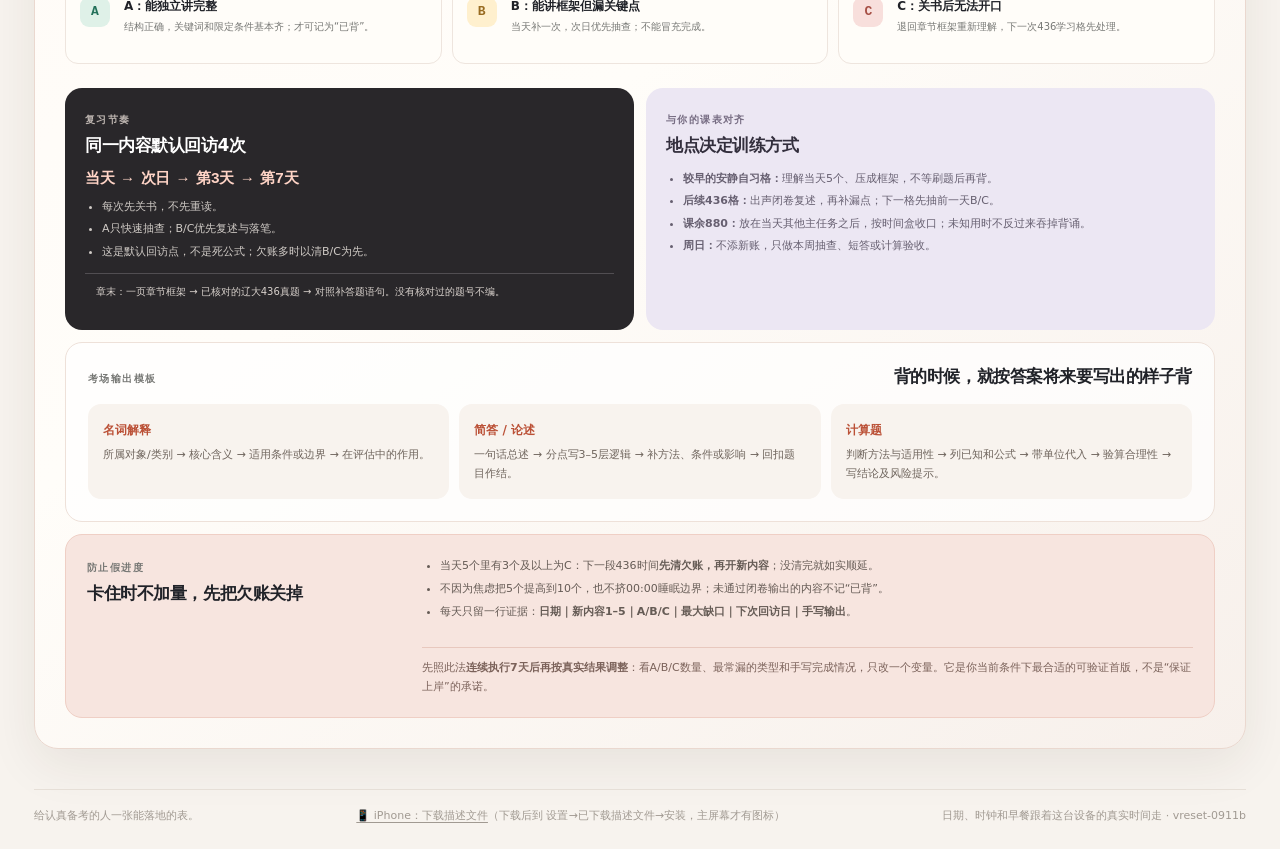
==== commit 35fcf2c7: "fix: tighten Friday home study plan" ====
--- a/index.html
+++ b/index.html
@@ -3,13 +3,13 @@
 <head>
 <meta charset="UTF-8" /><meta name="viewport" content="width=device-width,initial-scale=1.0" /><meta name="theme-color" content="#f7f3ee" /><link rel="apple-touch-icon" href="icon-512.png" /><link rel="icon" type="image/png" href="icon-512.png" />
 <meta name="description" content="按日期展开的考研课表：课程、学习、早餐、通勤、作业和睡眠都放在正确的位置。" /><title>小于的考研课表</title>
-<link rel="stylesheet" href="styles.css?v=reset-0911a" />
+<link rel="stylesheet" href="styles.css?v=reset-0911b" />
 </head>
 <body><div class="app-shell">
 <header class="topbar"><div class="brand-lockup"><div class="brand-mark">YU</div><div><p class="eyebrow">2026 · 辽大资产评估</p><h1>小于的考研课表</h1></div></div><div class="top-date" id="top-date"></div></header>
 <main>
 <section class="hero-section"><div class="hero-copy"><p class="eyebrow accent">现在</p><div class="live-clock" id="live-clock">00:00:00</div><p class="clock-caption" id="today-focus">当天自动更新</p></div><div class="today-card"><div class="today-task"><span class="section-kicker">当前安排</span><strong id="current-task-title">正在读取课表</strong><small id="current-task-time">按真实时间自动定位</small></div><div class="today-task next"><span class="section-kicker">接下来</span><strong id="next-task-title">正在读取下一格</strong><small id="next-task-time">不会提前跳过当前任务</small></div><small class="today-meal" id="today-meal">早餐每天按真实日期自动更新</small></div></section>
-<section id="timetable-view" class="view-panel is-visible" aria-label="自动更新的每日课表"><div class="schedule-meta"><div><span class="section-kicker">执行口径</span><h3 id="date-title">正在计算今天的执行账</h3><p id="date-subtitle">真实课程按今天的星期固定；考研任务按未完成账顺延，880 按独立带刷题单执行。</p></div><div class="legend"><span><i class="dot other"></i>学校课程</span><span><i class="dot math"></i>数学</span><span><i class="dot major"></i>436</span><span><i class="dot english"></i>英语</span><span><i class="dot politics"></i>政治</span><span><i class="dot meal"></i>生活</span></div></div><section class="daily-overview" aria-label="具体每天安排"><div class="daily-heading"><div><span class="section-kicker">今天 / 明天</span><h4 id="daily-title">当天安排</h4></div><div class="day-view-tools"><div class="day-view-switch" role="group" aria-label="选择查看日期"><button type="button" id="show-today" class="is-active" aria-pressed="true">今天</button><button type="button" id="show-tomorrow" aria-pressed="false">明天</button></div><span class="today-badge" id="today-badge">当天自动更新</span><small class="swipe-hint">向左划看明天，向右划回今天</small></div></div><div class="daily-agenda" id="daily-agenda" aria-live="polite"></div></section><section class="phase-overview" aria-label="整体阶段路线"><div class="phase-heading"><span class="section-kicker">整体阶段</span><span class="phase-note">路线日期是锚点；日任务按实际执行日顺延</span></div><div class="phase-line" id="phase-line"></div></section><section class="intensity-calibration" id="intensity-calibration" aria-label="七天新课抢救与资料强度校准"><header><span class="section-kicker">执行更新 · 7天新课抢救</span><h4>7天新课抢救 · 数学约六四开</h4><p><strong>9月11日至17日</strong>，不再让880挤掉知识覆盖：整周数学轨道约六成给线代、概率新课及紧跟对应题，约四成给880时间盒。每天课表顶部显示真实分钟和当天比例；没做完的题留在活跃队首，绝不靠熬夜清零。</p></header><div class="intensity-grid"><article><b>先背，再刷</b><p>第1–3个已经背过，9月11日早格不再重复：直接背第4–6个，中午接第7–8个，下午统一验收第4–8个。课余880仍放到当天最后，先补9月10日剩余15题。</p></article><article><b>880 · 前置分流</b><p>P＝前置未学，挂起到对应新课后回做；W＝已学做错，写错因并二测；A＝独立做对。<strong>一道跨章节题不用于判断整章水平。</strong></p></article><article><b>七天后只看证据</b><p>每天记录新课时间戳、880最后题号与P/W/A、436 A/B/C和关灯时间。根据七天真实产出再调比例，不因焦虑继续加小时。</p></article></div><small>最新账面：9月10日880已完成17/32题，剩15题顺延；436第1–3个已背熟，第4个起顺延；23:15–23:40只打一局游戏，00:00关灯。已核对1份19条精读总结和1份483条视频元数据表；博主的时长和个案分数只作参考，不是保证。</small></section><section class="syllabus-section" aria-label="436 背诵资料真实目录"><div class="syllabus-heading"><div><span class="section-kicker">436 · 背诵资料</span><h4>《背诵笔记》真实目录 · 已逐页核对</h4><p id="syllabus-progress">正在按当天日期计算背诵进度…</p></div></div><div class="syllabus-table-wrap"><table class="syllabus-table" id="syllabus-table"></table></div></section></section>
+<section id="timetable-view" class="view-panel is-visible" aria-label="自动更新的每日课表"><div class="schedule-meta"><div><span class="section-kicker">执行口径</span><h3 id="date-title">正在计算今天的执行账</h3><p id="date-subtitle">真实课程按今天的星期固定；考研任务按未完成账顺延，880 按独立带刷题单执行。</p></div><div class="legend"><span><i class="dot other"></i>学校课程</span><span><i class="dot math"></i>数学</span><span><i class="dot major"></i>436</span><span><i class="dot english"></i>英语</span><span><i class="dot politics"></i>政治</span><span><i class="dot meal"></i>生活</span></div></div><section class="daily-overview" aria-label="具体每天安排"><div class="daily-heading"><div><span class="section-kicker">今天 / 明天</span><h4 id="daily-title">当天安排</h4></div><div class="day-view-tools"><div class="day-view-switch" role="group" aria-label="选择查看日期"><button type="button" id="show-today" class="is-active" aria-pressed="true">今天</button><button type="button" id="show-tomorrow" aria-pressed="false">明天</button></div><span class="today-badge" id="today-badge">当天自动更新</span><small class="swipe-hint">向左划看明天，向右划回今天</small></div></div><div class="daily-agenda" id="daily-agenda" aria-live="polite"></div></section><section class="phase-overview" aria-label="整体阶段路线"><div class="phase-heading"><span class="section-kicker">整体阶段</span><span class="phase-note">路线日期是锚点；日任务按实际执行日顺延</span></div><div class="phase-line" id="phase-line"></div></section><section class="intensity-calibration" id="intensity-calibration" aria-label="七天新课抢救与资料强度校准"><header><span class="section-kicker">执行更新 · 7天新课抢救</span><h4>7天新课抢救 · 数学约六四开</h4><p><strong>9月11日至17日</strong>，不再让880挤掉知识覆盖：整周数学轨道约六成给线代、概率新课及紧跟对应题，约四成给880时间盒。<strong>周五11:45下课直接回家，午饭在家吃或点外卖；不保留15:00–16:35整段休息。</strong>每天课表顶部显示真实分钟和当天比例；没做完的题留在活跃队首，绝不靠熬夜清零。</p></header><div class="intensity-grid"><article><b>先背，再刷</b><p>第1–3个已经背过，9月11日早格不再重复：06:20直接背第4–6个，07:00立即关书复述和默写；13:10接第7–8个，15:25统一验收第4–8个。10:10–11:45课内连续刷880，不另排课上休息；课余880仍放到当天最后，先补9月10日剩余15题。</p></article><article><b>880 · 前置分流</b><p>P＝前置未学，挂起到对应新课后回做；W＝已学做错，写错因并二测；A＝独立做对。<strong>一道跨章节题不用于判断整章水平。</strong></p></article><article><b>七天后只看证据</b><p>每天记录新课时间戳、880最后题号与P/W/A、436 A/B/C和关灯时间。根据七天真实产出再调比例，不因焦虑继续加小时。</p></article></div><small>最新账面：9月10日880已完成17/32题，剩15题顺延；436第1–3个已背熟，第4个起顺延；23:15–23:40只打一局游戏，00:00关灯。已核对1份19条精读总结和1份483条视频元数据表；博主的时长和个案分数只作参考，不是保证。</small></section><section class="syllabus-section" aria-label="436 背诵资料真实目录"><div class="syllabus-heading"><div><span class="section-kicker">436 · 背诵资料</span><h4>《背诵笔记》真实目录 · 已逐页核对</h4><p id="syllabus-progress">正在按当天日期计算背诵进度…</p></div></div><div class="syllabus-table-wrap"><table class="syllabus-table" id="syllabus-table"></table></div></section></section>
 <section class="major-method-section" id="major-method" aria-label="436背书方法">
   <header class="method-hero">
     <div>
@@ -73,4 +73,4 @@
   </div>
 </section>
 </main><footer class="footer"><span>给认真备考的人一张能落地的表。</span><span><a href="kaoyan.mobileconfig" id="profile-link">📱 iPhone：下载描述文件</a>（下载后到 设置→已下载描述文件→安装，主屏幕才有图标）</span><span>日期、时钟和早餐跟着这台设备的真实时间走 · <span id="app-version"></span></span></footer></div>
-<script src="app.js?v=reset-0911a"></script><script>if('serviceWorker' in navigator)navigator.serviceWorker.register('sw.js?v=reset-0911a').catch(()=>{});</script></body></html>
+<script src="app.js?v=reset-0911b"></script><script>if('serviceWorker' in navigator)navigator.serviceWorker.register('sw.js?v=reset-0911b').catch(()=>{});</script></body></html>
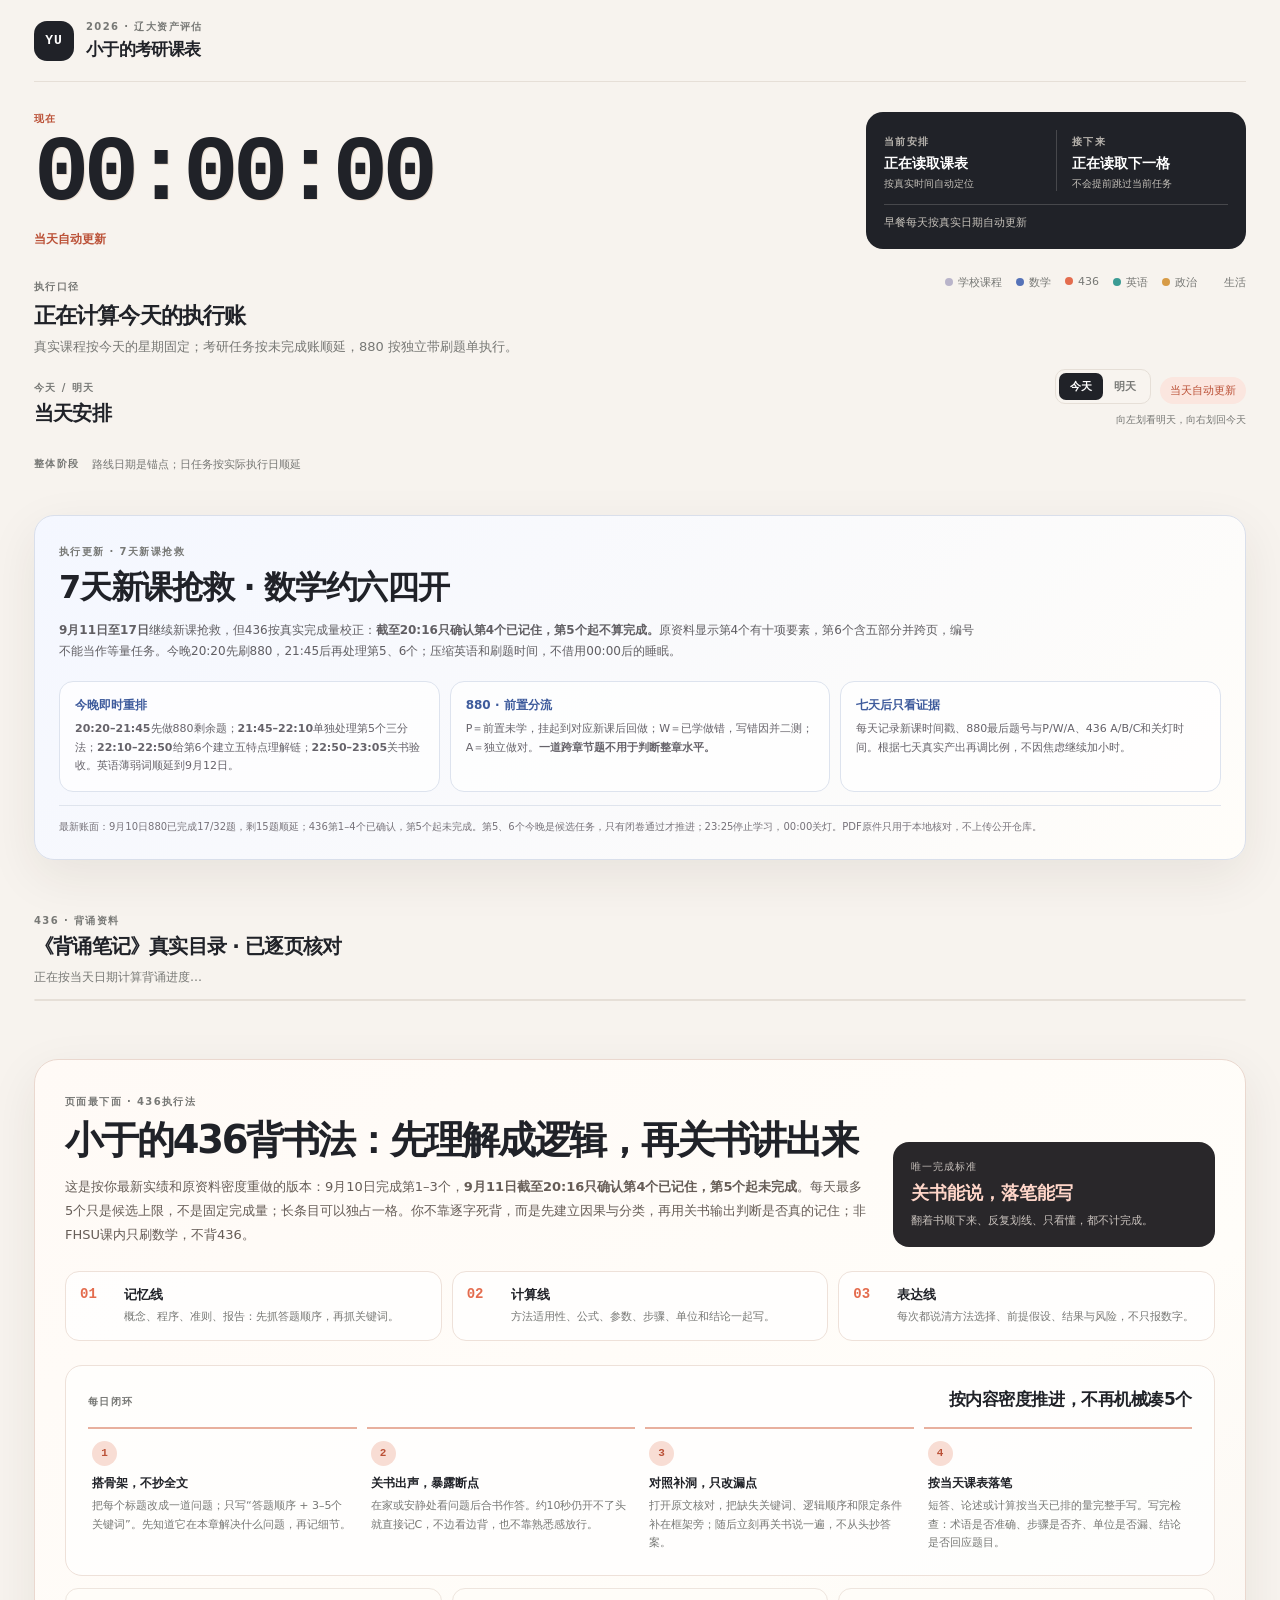
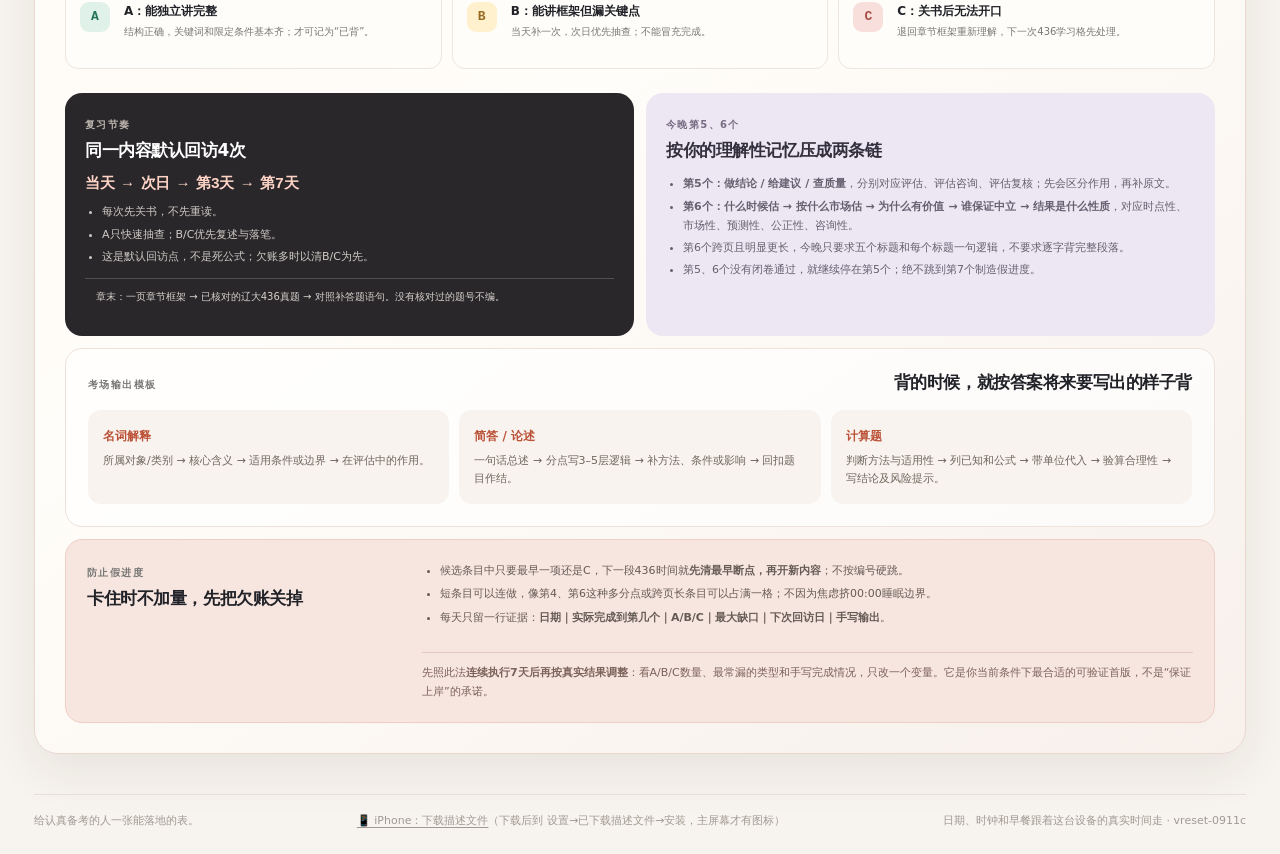
==== commit 62c7e022: "fix: replan 436 after unit four" ====
--- a/index.html
+++ b/index.html
@@ -3,19 +3,19 @@
 <head>
 <meta charset="UTF-8" /><meta name="viewport" content="width=device-width,initial-scale=1.0" /><meta name="theme-color" content="#f7f3ee" /><link rel="apple-touch-icon" href="icon-512.png" /><link rel="icon" type="image/png" href="icon-512.png" />
 <meta name="description" content="按日期展开的考研课表：课程、学习、早餐、通勤、作业和睡眠都放在正确的位置。" /><title>小于的考研课表</title>
-<link rel="stylesheet" href="styles.css?v=reset-0911b" />
+<link rel="stylesheet" href="styles.css?v=reset-0911c" />
 </head>
 <body><div class="app-shell">
 <header class="topbar"><div class="brand-lockup"><div class="brand-mark">YU</div><div><p class="eyebrow">2026 · 辽大资产评估</p><h1>小于的考研课表</h1></div></div><div class="top-date" id="top-date"></div></header>
 <main>
 <section class="hero-section"><div class="hero-copy"><p class="eyebrow accent">现在</p><div class="live-clock" id="live-clock">00:00:00</div><p class="clock-caption" id="today-focus">当天自动更新</p></div><div class="today-card"><div class="today-task"><span class="section-kicker">当前安排</span><strong id="current-task-title">正在读取课表</strong><small id="current-task-time">按真实时间自动定位</small></div><div class="today-task next"><span class="section-kicker">接下来</span><strong id="next-task-title">正在读取下一格</strong><small id="next-task-time">不会提前跳过当前任务</small></div><small class="today-meal" id="today-meal">早餐每天按真实日期自动更新</small></div></section>
-<section id="timetable-view" class="view-panel is-visible" aria-label="自动更新的每日课表"><div class="schedule-meta"><div><span class="section-kicker">执行口径</span><h3 id="date-title">正在计算今天的执行账</h3><p id="date-subtitle">真实课程按今天的星期固定；考研任务按未完成账顺延，880 按独立带刷题单执行。</p></div><div class="legend"><span><i class="dot other"></i>学校课程</span><span><i class="dot math"></i>数学</span><span><i class="dot major"></i>436</span><span><i class="dot english"></i>英语</span><span><i class="dot politics"></i>政治</span><span><i class="dot meal"></i>生活</span></div></div><section class="daily-overview" aria-label="具体每天安排"><div class="daily-heading"><div><span class="section-kicker">今天 / 明天</span><h4 id="daily-title">当天安排</h4></div><div class="day-view-tools"><div class="day-view-switch" role="group" aria-label="选择查看日期"><button type="button" id="show-today" class="is-active" aria-pressed="true">今天</button><button type="button" id="show-tomorrow" aria-pressed="false">明天</button></div><span class="today-badge" id="today-badge">当天自动更新</span><small class="swipe-hint">向左划看明天，向右划回今天</small></div></div><div class="daily-agenda" id="daily-agenda" aria-live="polite"></div></section><section class="phase-overview" aria-label="整体阶段路线"><div class="phase-heading"><span class="section-kicker">整体阶段</span><span class="phase-note">路线日期是锚点；日任务按实际执行日顺延</span></div><div class="phase-line" id="phase-line"></div></section><section class="intensity-calibration" id="intensity-calibration" aria-label="七天新课抢救与资料强度校准"><header><span class="section-kicker">执行更新 · 7天新课抢救</span><h4>7天新课抢救 · 数学约六四开</h4><p><strong>9月11日至17日</strong>，不再让880挤掉知识覆盖：整周数学轨道约六成给线代、概率新课及紧跟对应题，约四成给880时间盒。<strong>周五11:45下课直接回家，午饭在家吃或点外卖；不保留15:00–16:35整段休息。</strong>每天课表顶部显示真实分钟和当天比例；没做完的题留在活跃队首，绝不靠熬夜清零。</p></header><div class="intensity-grid"><article><b>先背，再刷</b><p>第1–3个已经背过，9月11日早格不再重复：06:20直接背第4–6个，07:00立即关书复述和默写；13:10接第7–8个，15:25统一验收第4–8个。10:10–11:45课内连续刷880，不另排课上休息；课余880仍放到当天最后，先补9月10日剩余15题。</p></article><article><b>880 · 前置分流</b><p>P＝前置未学，挂起到对应新课后回做；W＝已学做错，写错因并二测；A＝独立做对。<strong>一道跨章节题不用于判断整章水平。</strong></p></article><article><b>七天后只看证据</b><p>每天记录新课时间戳、880最后题号与P/W/A、436 A/B/C和关灯时间。根据七天真实产出再调比例，不因焦虑继续加小时。</p></article></div><small>最新账面：9月10日880已完成17/32题，剩15题顺延；436第1–3个已背熟，第4个起顺延；23:15–23:40只打一局游戏，00:00关灯。已核对1份19条精读总结和1份483条视频元数据表；博主的时长和个案分数只作参考，不是保证。</small></section><section class="syllabus-section" aria-label="436 背诵资料真实目录"><div class="syllabus-heading"><div><span class="section-kicker">436 · 背诵资料</span><h4>《背诵笔记》真实目录 · 已逐页核对</h4><p id="syllabus-progress">正在按当天日期计算背诵进度…</p></div></div><div class="syllabus-table-wrap"><table class="syllabus-table" id="syllabus-table"></table></div></section></section>
+<section id="timetable-view" class="view-panel is-visible" aria-label="自动更新的每日课表"><div class="schedule-meta"><div><span class="section-kicker">执行口径</span><h3 id="date-title">正在计算今天的执行账</h3><p id="date-subtitle">真实课程按今天的星期固定；考研任务按未完成账顺延，880 按独立带刷题单执行。</p></div><div class="legend"><span><i class="dot other"></i>学校课程</span><span><i class="dot math"></i>数学</span><span><i class="dot major"></i>436</span><span><i class="dot english"></i>英语</span><span><i class="dot politics"></i>政治</span><span><i class="dot meal"></i>生活</span></div></div><section class="daily-overview" aria-label="具体每天安排"><div class="daily-heading"><div><span class="section-kicker">今天 / 明天</span><h4 id="daily-title">当天安排</h4></div><div class="day-view-tools"><div class="day-view-switch" role="group" aria-label="选择查看日期"><button type="button" id="show-today" class="is-active" aria-pressed="true">今天</button><button type="button" id="show-tomorrow" aria-pressed="false">明天</button></div><span class="today-badge" id="today-badge">当天自动更新</span><small class="swipe-hint">向左划看明天，向右划回今天</small></div></div><div class="daily-agenda" id="daily-agenda" aria-live="polite"></div></section><section class="phase-overview" aria-label="整体阶段路线"><div class="phase-heading"><span class="section-kicker">整体阶段</span><span class="phase-note">路线日期是锚点；日任务按实际执行日顺延</span></div><div class="phase-line" id="phase-line"></div></section><section class="intensity-calibration" id="intensity-calibration" aria-label="七天新课抢救与资料强度校准"><header><span class="section-kicker">执行更新 · 7天新课抢救</span><h4>7天新课抢救 · 数学约六四开</h4><p><strong>9月11日至17日</strong>继续新课抢救，但436按真实完成量校正：<strong>截至20:16只确认第4个已记住，第5个起不算完成。</strong>原资料显示第4个有十项要素，第6个含五部分并跨页，编号不能当作等量任务。今晚20:20先刷880，21:45后再处理第5、6个；压缩英语和刷题时间，不借用00:00后的睡眠。</p></header><div class="intensity-grid"><article><b>今晚即时重排</b><p><strong>20:20–21:45</strong>先做880剩余题；<strong>21:45–22:10</strong>单独处理第5个三分法；<strong>22:10–22:50</strong>给第6个建立五特点理解链；<strong>22:50–23:05</strong>关书验收。英语薄弱词顺延到9月12日。</p></article><article><b>880 · 前置分流</b><p>P＝前置未学，挂起到对应新课后回做；W＝已学做错，写错因并二测；A＝独立做对。<strong>一道跨章节题不用于判断整章水平。</strong></p></article><article><b>七天后只看证据</b><p>每天记录新课时间戳、880最后题号与P/W/A、436 A/B/C和关灯时间。根据七天真实产出再调比例，不因焦虑继续加小时。</p></article></div><small>最新账面：9月10日880已完成17/32题，剩15题顺延；436第1–4个已确认，第5个起未完成。第5、6个今晚是候选任务，只有闭卷通过才推进；23:25停止学习，00:00关灯。PDF原件只用于本地核对，不上传公开仓库。</small></section><section class="syllabus-section" aria-label="436 背诵资料真实目录"><div class="syllabus-heading"><div><span class="section-kicker">436 · 背诵资料</span><h4>《背诵笔记》真实目录 · 已逐页核对</h4><p id="syllabus-progress">正在按当天日期计算背诵进度…</p></div></div><div class="syllabus-table-wrap"><table class="syllabus-table" id="syllabus-table"></table></div></section></section>
 <section class="major-method-section" id="major-method" aria-label="436背书方法">
   <header class="method-hero">
     <div>
       <span class="section-kicker">页面最下面 · 436执行法</span>
-      <h4>小于的436背书法：先关书讲出来，再算“学会”</h4>
-      <p>这是按你最新实绩定制的版本：9月10日晚第1–3个已背熟，第4个起顺延；非本专业、每天最多5个新内容单元、周日只回收。<strong>436背诵与默写提前，课余880放到最后；非FHSU课内只刷数学，不背436</strong>。目标不是“看着眼熟”，而是考场上能独立组织答案。</p>
+      <h4>小于的436背书法：先理解成逻辑，再关书讲出来</h4>
+      <p>这是按你最新实绩和原资料密度重做的版本：9月10日完成第1–3个，<strong>9月11日截至20:16只确认第4个已记住，第5个起未完成</strong>。每天最多5个只是候选上限，不是固定完成量；长条目可以独占一格。你不靠逐字死背，而是先建立因果与分类，再用关书输出判断是否真的记住；非FHSU课内只刷数学，不背436。</p>
     </div>
     <div class="method-rule"><span>唯一完成标准</span><strong>关书能说，落笔能写</strong><small>翻着书顺下来、反复划线、只看懂，都不计完成。</small></div>
   </header>
@@ -27,7 +27,7 @@
   </div>
 
   <div class="method-block">
-    <div class="method-block-heading"><span class="section-kicker">每日闭环</span><h5>5个新内容，必须走完四步</h5></div>
+    <div class="method-block-heading"><span class="section-kicker">每日闭环</span><h5>按内容密度推进，不再机械凑5个</h5></div>
     <ol class="method-loop">
       <li><span>1</span><div><strong>搭骨架，不抄全文</strong><p>把每个标题改成一道问题；只写“答题顺序 + 3–5个关键词”。先知道它在本章解决什么问题，再记细节。</p></div></li>
       <li><span>2</span><div><strong>关书出声，暴露断点</strong><p>在家或安静处看问题后合书作答。约10秒仍开不了头就直接记C，不边看边背，也不靠熟悉感放行。</p></div></li>
@@ -51,9 +51,9 @@
       <p class="chapter-gate">章末：一页章节框架 → 已核对的辽大436真题 → 对照补答题语句。没有核对过的题号不编。</p>
     </article>
     <article class="method-card">
-      <span class="section-kicker">与你的课表对齐</span>
-      <h5>地点决定训练方式</h5>
-      <ul><li><strong>较早的安静自习格：</strong>理解当天5个、压成框架，不等刷题后再背。</li><li><strong>后续436格：</strong>出声闭卷复述，再补漏点；下一格先抽前一天B/C。</li><li><strong>课余880：</strong>放在当天其他主任务之后，按时间盒收口；未知用时不反过来吞掉背诵。</li><li><strong>周日：</strong>不添新账，只做本周抽查、短答或计算验收。</li></ul>
+      <span class="section-kicker">今晚第5、6个</span>
+      <h5>按你的理解性记忆压成两条链</h5>
+      <ul><li><strong>第5个：做结论 / 给建议 / 查质量</strong>，分别对应评估、评估咨询、评估复核；先会区分作用，再补原文。</li><li><strong>第6个：什么时候估 → 按什么市场估 → 为什么有价值 → 谁保证中立 → 结果是什么性质</strong>，对应时点性、市场性、预测性、公正性、咨询性。</li><li>第6个跨页且明显更长，今晚只要求五个标题和每个标题一句逻辑，不要求逐字背完整段落。</li><li>第5、6个没有闭卷通过，就继续停在第5个；绝不跳到第7个制造假进度。</li></ul>
     </article>
   </div>
 
@@ -68,9 +68,9 @@
 
   <div class="method-gate">
     <div><span class="section-kicker">防止假进度</span><h5>卡住时不加量，先把欠账关掉</h5></div>
-    <ul><li>当天5个里有3个及以上为C：下一段436时间<strong>先清欠账，再开新内容</strong>；没清完就如实顺延。</li><li>不因为焦虑把5个提高到10个，也不挤00:00睡眠边界；未通过闭卷输出的内容不记“已背”。</li><li>每天只留一行证据：<strong>日期｜新内容1–5｜A/B/C｜最大缺口｜下次回访日｜手写输出</strong>。</li></ul>
+    <ul><li>候选条目中只要最早一项还是C，下一段436时间就<strong>先清最早断点，再开新内容</strong>；不按编号硬跳。</li><li>短条目可以连做，像第4、第6这种多分点或跨页长条目可以占满一格；不因为焦虑挤00:00睡眠边界。</li><li>每天只留一行证据：<strong>日期｜实际完成到第几个｜A/B/C｜最大缺口｜下次回访日｜手写输出</strong>。</li></ul>
     <p>先照此法<strong>连续执行7天后再按真实结果调整</strong>：看A/B/C数量、最常漏的类型和手写完成情况，只改一个变量。它是你当前条件下最合适的可验证首版，不是“保证上岸”的承诺。</p>
   </div>
 </section>
 </main><footer class="footer"><span>给认真备考的人一张能落地的表。</span><span><a href="kaoyan.mobileconfig" id="profile-link">📱 iPhone：下载描述文件</a>（下载后到 设置→已下载描述文件→安装，主屏幕才有图标）</span><span>日期、时钟和早餐跟着这台设备的真实时间走 · <span id="app-version"></span></span></footer></div>
-<script src="app.js?v=reset-0911b"></script><script>if('serviceWorker' in navigator)navigator.serviceWorker.register('sw.js?v=reset-0911b').catch(()=>{});</script></body></html>
+<script src="app.js?v=reset-0911c"></script><script>if('serviceWorker' in navigator)navigator.serviceWorker.register('sw.js?v=reset-0911c').catch(()=>{});</script></body></html>
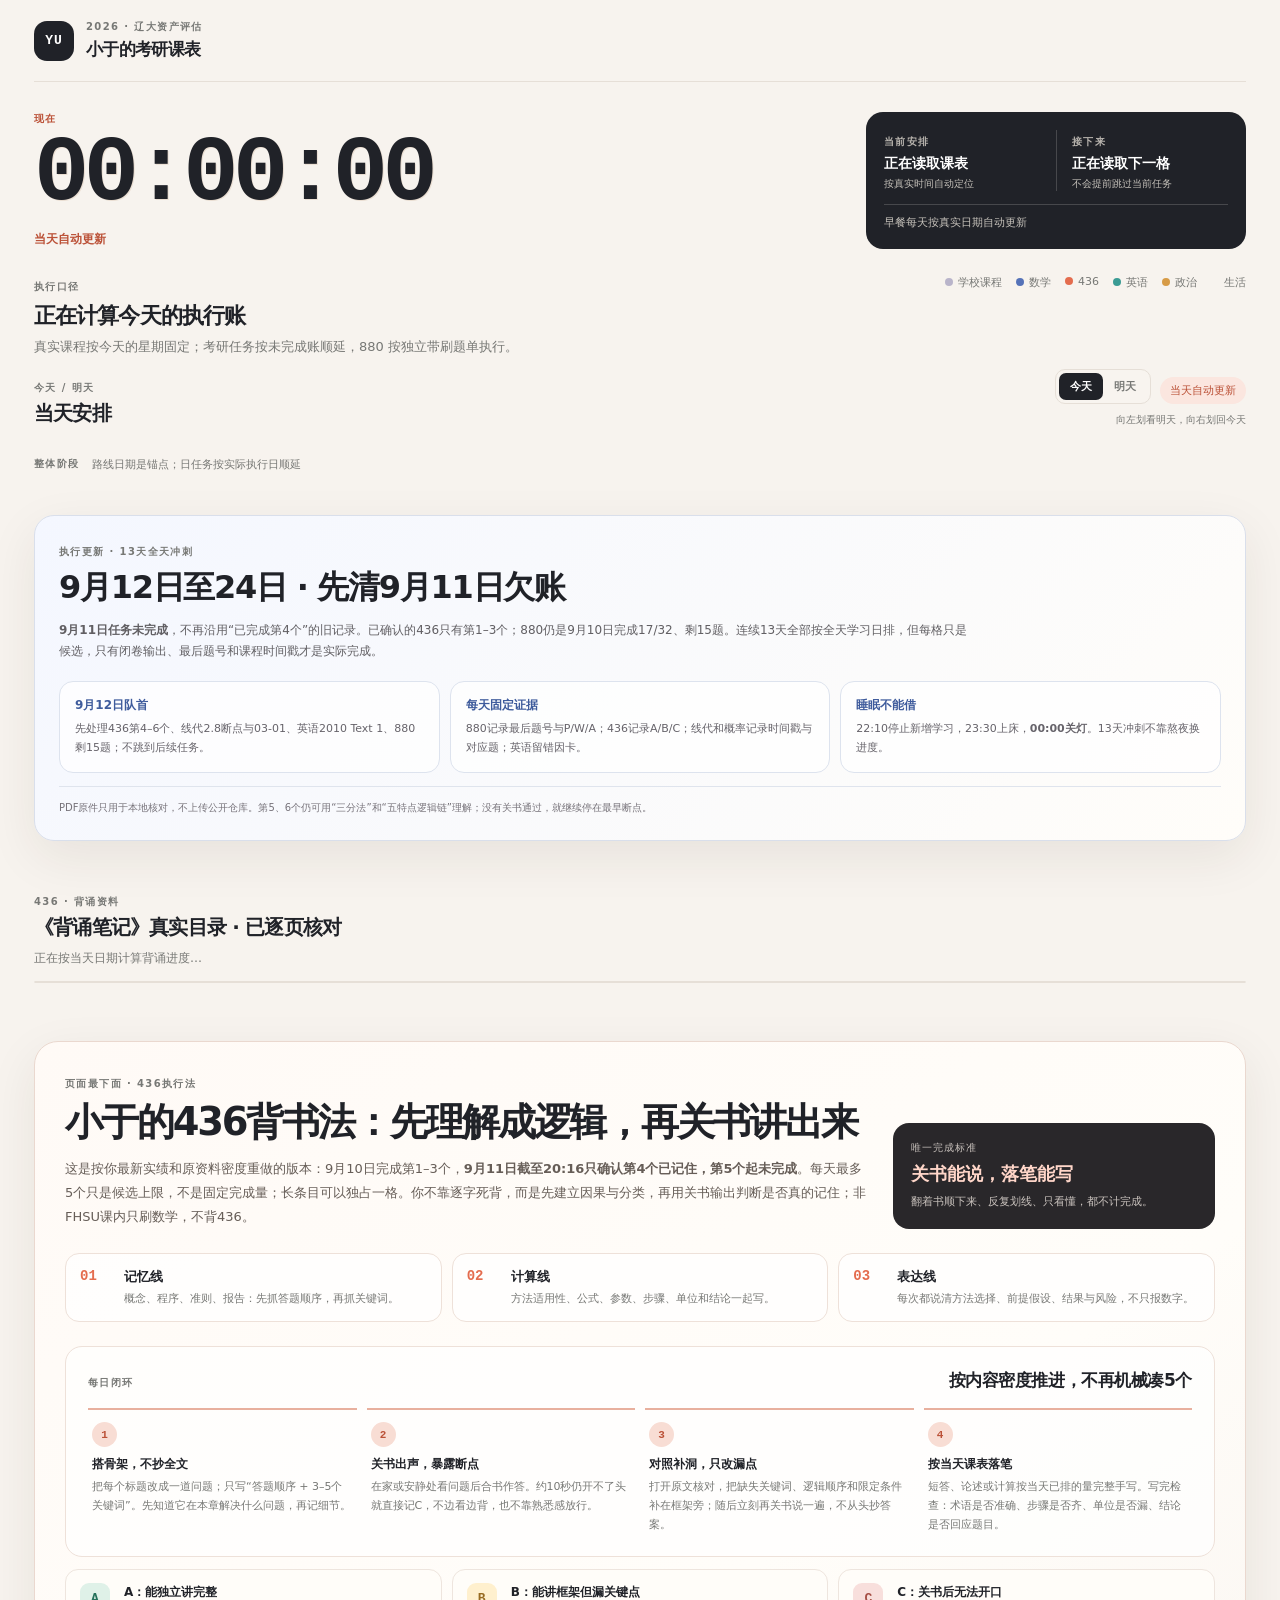
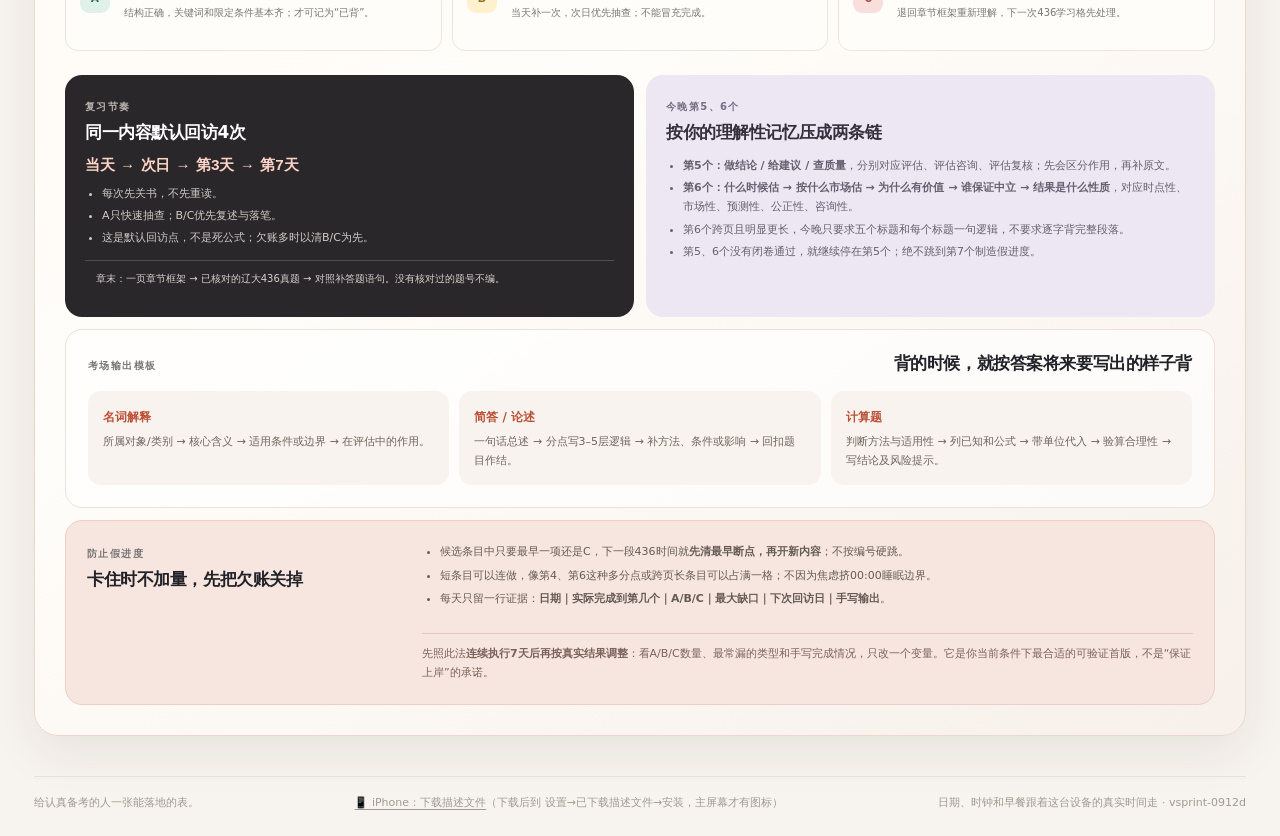
==== commit 9c3c7bb1: "fix: replan 13-day study sprint" ====
--- a/index.html
+++ b/index.html
@@ -3,13 +3,13 @@
 <head>
 <meta charset="UTF-8" /><meta name="viewport" content="width=device-width,initial-scale=1.0" /><meta name="theme-color" content="#f7f3ee" /><link rel="apple-touch-icon" href="icon-512.png" /><link rel="icon" type="image/png" href="icon-512.png" />
 <meta name="description" content="按日期展开的考研课表：课程、学习、早餐、通勤、作业和睡眠都放在正确的位置。" /><title>小于的考研课表</title>
-<link rel="stylesheet" href="styles.css?v=reset-0911c" />
+<link rel="stylesheet" href="styles.css?v=sprint-0912d" />
 </head>
 <body><div class="app-shell">
 <header class="topbar"><div class="brand-lockup"><div class="brand-mark">YU</div><div><p class="eyebrow">2026 · 辽大资产评估</p><h1>小于的考研课表</h1></div></div><div class="top-date" id="top-date"></div></header>
 <main>
 <section class="hero-section"><div class="hero-copy"><p class="eyebrow accent">现在</p><div class="live-clock" id="live-clock">00:00:00</div><p class="clock-caption" id="today-focus">当天自动更新</p></div><div class="today-card"><div class="today-task"><span class="section-kicker">当前安排</span><strong id="current-task-title">正在读取课表</strong><small id="current-task-time">按真实时间自动定位</small></div><div class="today-task next"><span class="section-kicker">接下来</span><strong id="next-task-title">正在读取下一格</strong><small id="next-task-time">不会提前跳过当前任务</small></div><small class="today-meal" id="today-meal">早餐每天按真实日期自动更新</small></div></section>
-<section id="timetable-view" class="view-panel is-visible" aria-label="自动更新的每日课表"><div class="schedule-meta"><div><span class="section-kicker">执行口径</span><h3 id="date-title">正在计算今天的执行账</h3><p id="date-subtitle">真实课程按今天的星期固定；考研任务按未完成账顺延，880 按独立带刷题单执行。</p></div><div class="legend"><span><i class="dot other"></i>学校课程</span><span><i class="dot math"></i>数学</span><span><i class="dot major"></i>436</span><span><i class="dot english"></i>英语</span><span><i class="dot politics"></i>政治</span><span><i class="dot meal"></i>生活</span></div></div><section class="daily-overview" aria-label="具体每天安排"><div class="daily-heading"><div><span class="section-kicker">今天 / 明天</span><h4 id="daily-title">当天安排</h4></div><div class="day-view-tools"><div class="day-view-switch" role="group" aria-label="选择查看日期"><button type="button" id="show-today" class="is-active" aria-pressed="true">今天</button><button type="button" id="show-tomorrow" aria-pressed="false">明天</button></div><span class="today-badge" id="today-badge">当天自动更新</span><small class="swipe-hint">向左划看明天，向右划回今天</small></div></div><div class="daily-agenda" id="daily-agenda" aria-live="polite"></div></section><section class="phase-overview" aria-label="整体阶段路线"><div class="phase-heading"><span class="section-kicker">整体阶段</span><span class="phase-note">路线日期是锚点；日任务按实际执行日顺延</span></div><div class="phase-line" id="phase-line"></div></section><section class="intensity-calibration" id="intensity-calibration" aria-label="七天新课抢救与资料强度校准"><header><span class="section-kicker">执行更新 · 7天新课抢救</span><h4>7天新课抢救 · 数学约六四开</h4><p><strong>9月11日至17日</strong>继续新课抢救，但436按真实完成量校正：<strong>截至20:16只确认第4个已记住，第5个起不算完成。</strong>原资料显示第4个有十项要素，第6个含五部分并跨页，编号不能当作等量任务。今晚20:20先刷880，21:45后再处理第5、6个；压缩英语和刷题时间，不借用00:00后的睡眠。</p></header><div class="intensity-grid"><article><b>今晚即时重排</b><p><strong>20:20–21:45</strong>先做880剩余题；<strong>21:45–22:10</strong>单独处理第5个三分法；<strong>22:10–22:50</strong>给第6个建立五特点理解链；<strong>22:50–23:05</strong>关书验收。英语薄弱词顺延到9月12日。</p></article><article><b>880 · 前置分流</b><p>P＝前置未学，挂起到对应新课后回做；W＝已学做错，写错因并二测；A＝独立做对。<strong>一道跨章节题不用于判断整章水平。</strong></p></article><article><b>七天后只看证据</b><p>每天记录新课时间戳、880最后题号与P/W/A、436 A/B/C和关灯时间。根据七天真实产出再调比例，不因焦虑继续加小时。</p></article></div><small>最新账面：9月10日880已完成17/32题，剩15题顺延；436第1–4个已确认，第5个起未完成。第5、6个今晚是候选任务，只有闭卷通过才推进；23:25停止学习，00:00关灯。PDF原件只用于本地核对，不上传公开仓库。</small></section><section class="syllabus-section" aria-label="436 背诵资料真实目录"><div class="syllabus-heading"><div><span class="section-kicker">436 · 背诵资料</span><h4>《背诵笔记》真实目录 · 已逐页核对</h4><p id="syllabus-progress">正在按当天日期计算背诵进度…</p></div></div><div class="syllabus-table-wrap"><table class="syllabus-table" id="syllabus-table"></table></div></section></section>
+<section id="timetable-view" class="view-panel is-visible" aria-label="自动更新的每日课表"><div class="schedule-meta"><div><span class="section-kicker">执行口径</span><h3 id="date-title">正在计算今天的执行账</h3><p id="date-subtitle">真实课程按今天的星期固定；考研任务按未完成账顺延，880 按独立带刷题单执行。</p></div><div class="legend"><span><i class="dot other"></i>学校课程</span><span><i class="dot math"></i>数学</span><span><i class="dot major"></i>436</span><span><i class="dot english"></i>英语</span><span><i class="dot politics"></i>政治</span><span><i class="dot meal"></i>生活</span></div></div><section class="daily-overview" aria-label="具体每天安排"><div class="daily-heading"><div><span class="section-kicker">今天 / 明天</span><h4 id="daily-title">当天安排</h4></div><div class="day-view-tools"><div class="day-view-switch" role="group" aria-label="选择查看日期"><button type="button" id="show-today" class="is-active" aria-pressed="true">今天</button><button type="button" id="show-tomorrow" aria-pressed="false">明天</button></div><span class="today-badge" id="today-badge">当天自动更新</span><small class="swipe-hint">向左划看明天，向右划回今天</small></div></div><div class="daily-agenda" id="daily-agenda" aria-live="polite"></div></section><section class="phase-overview" aria-label="整体阶段路线"><div class="phase-heading"><span class="section-kicker">整体阶段</span><span class="phase-note">路线日期是锚点；日任务按实际执行日顺延</span></div><div class="phase-line" id="phase-line"></div></section><section class="intensity-calibration" id="intensity-calibration" aria-label="13天全天冲刺"><header><span class="section-kicker">执行更新 · 13天全天冲刺</span><h4>9月12日至24日 · 先清9月11日欠账</h4><p><strong>9月11日任务未完成</strong>，不再沿用“已完成第4个”的旧记录。已确认的436只有第1–3个；880仍是9月10日完成17/32、剩15题。连续13天全部按全天学习日排，但每格只是候选，只有闭卷输出、最后题号和课程时间戳才是实际完成。</p></header><div class="intensity-grid"><article><b>9月12日队首</b><p>先处理436第4–6个、线代2.8断点与03-01、英语2010 Text 1、880剩15题；不跳到后续任务。</p></article><article><b>每天固定证据</b><p>880记录最后题号与P/W/A；436记录A/B/C；线代和概率记录时间戳与对应题；英语留错因卡。</p></article><article><b>睡眠不能借</b><p>22:10停止新增学习，23:30上床，<strong>00:00关灯</strong>。13天冲刺不靠熬夜换进度。</p></article></div><small>PDF原件只用于本地核对，不上传公开仓库。第5、6个仍可用“三分法”和“五特点逻辑链”理解；没有关书通过，就继续停在最早断点。</small></section><section class="syllabus-section" aria-label="436 背诵资料真实目录"><div class="syllabus-heading"><div><span class="section-kicker">436 · 背诵资料</span><h4>《背诵笔记》真实目录 · 已逐页核对</h4><p id="syllabus-progress">正在按当天日期计算背诵进度…</p></div></div><div class="syllabus-table-wrap"><table class="syllabus-table" id="syllabus-table"></table></div></section></section>
 <section class="major-method-section" id="major-method" aria-label="436背书方法">
   <header class="method-hero">
     <div>
@@ -73,4 +73,4 @@
   </div>
 </section>
 </main><footer class="footer"><span>给认真备考的人一张能落地的表。</span><span><a href="kaoyan.mobileconfig" id="profile-link">📱 iPhone：下载描述文件</a>（下载后到 设置→已下载描述文件→安装，主屏幕才有图标）</span><span>日期、时钟和早餐跟着这台设备的真实时间走 · <span id="app-version"></span></span></footer></div>
-<script src="app.js?v=reset-0911c"></script><script>if('serviceWorker' in navigator)navigator.serviceWorker.register('sw.js?v=reset-0911c').catch(()=>{});</script></body></html>
+<script src="app.js?v=sprint-0912d"></script><script>if('serviceWorker' in navigator)navigator.serviceWorker.register('sw.js?v=sprint-0912d').catch(()=>{});</script></body></html>
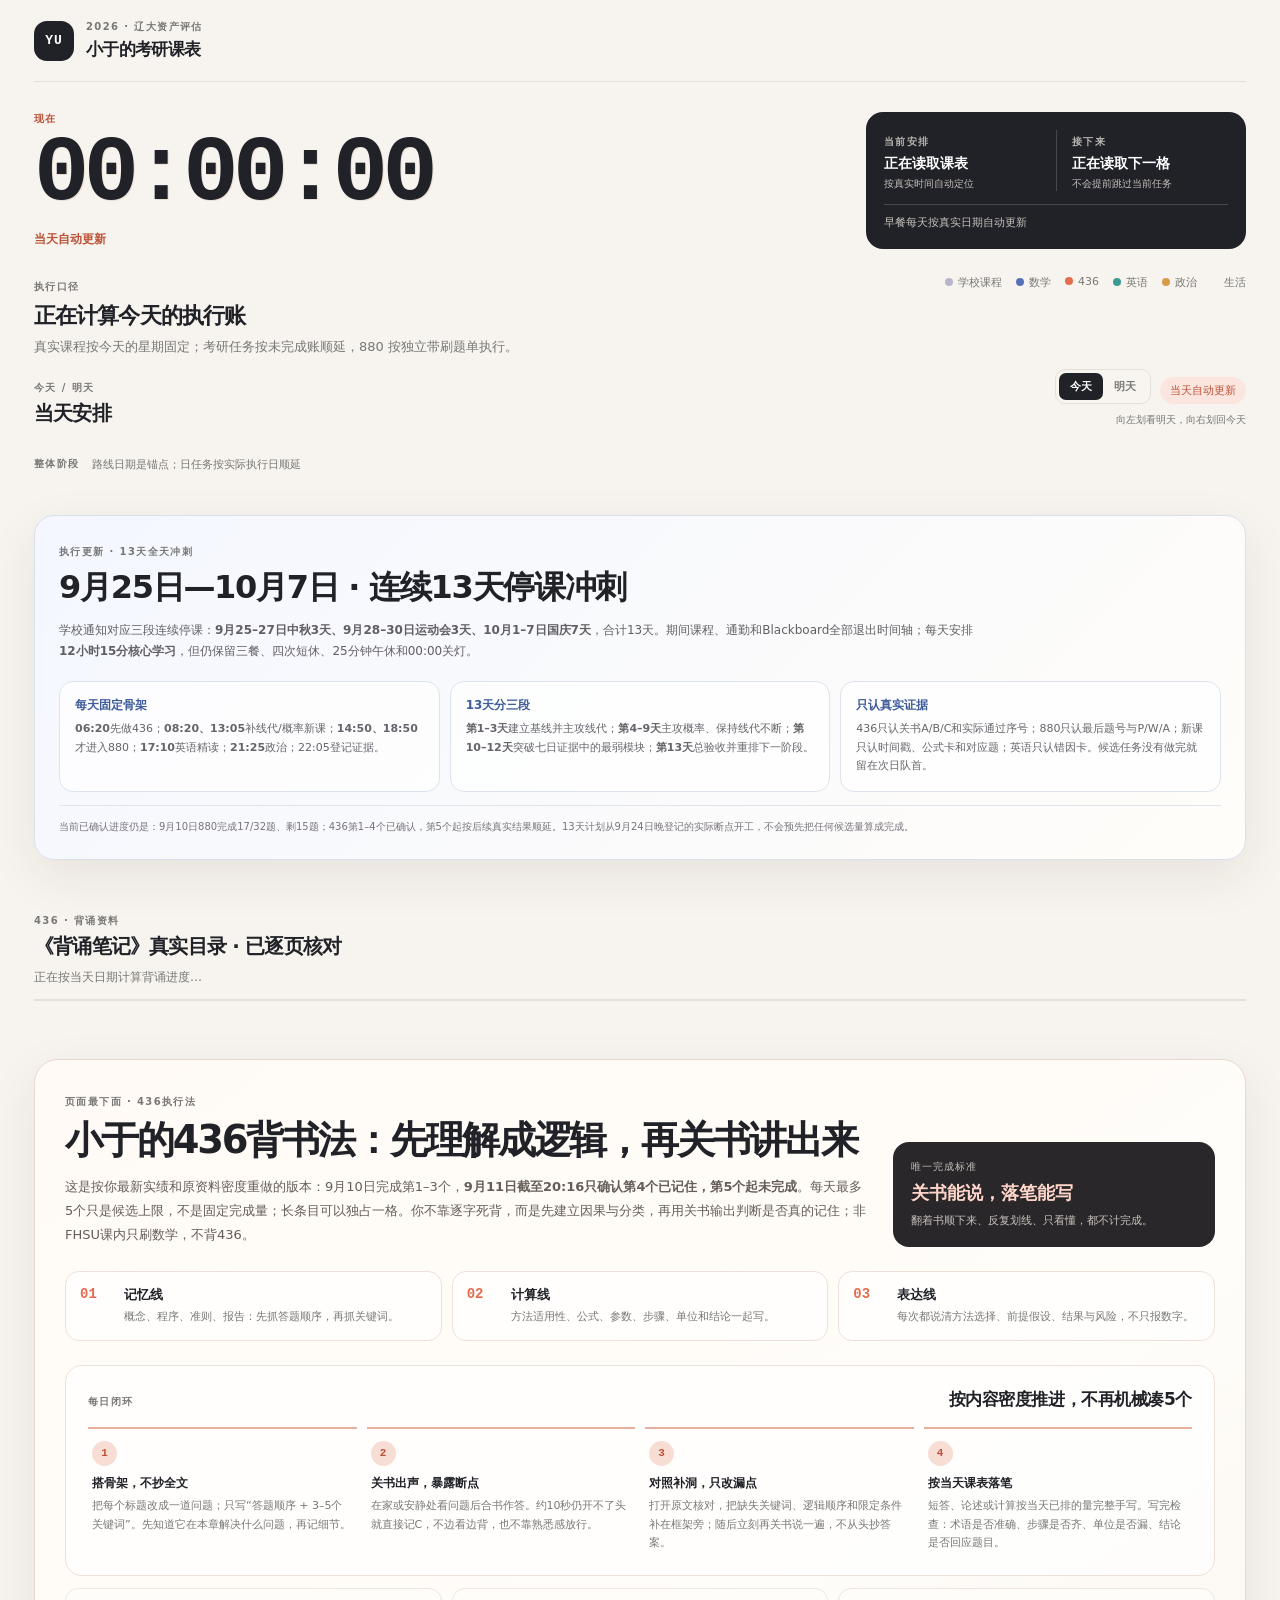
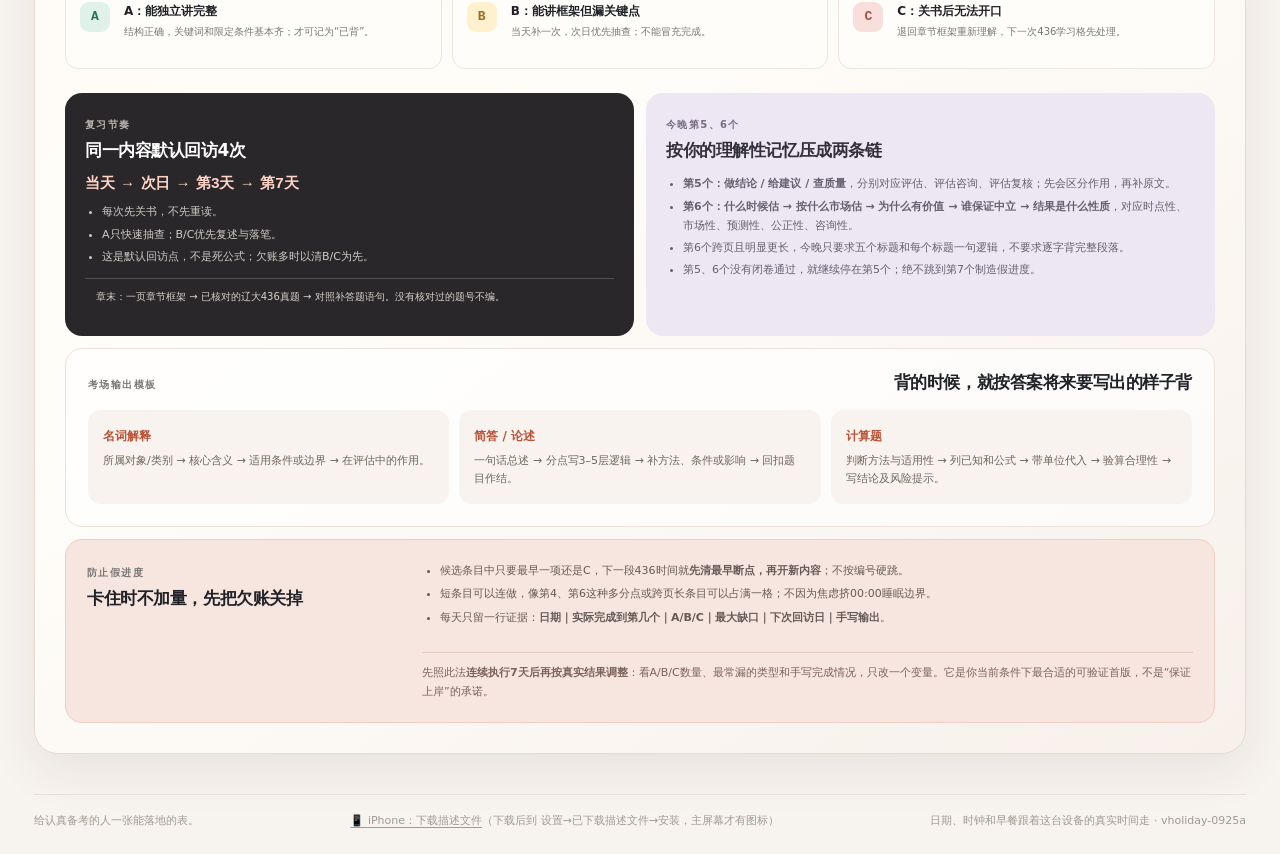
==== commit 4c95adf5: "fix-13-day-school-closure-sprint" ====
--- a/index.html
+++ b/index.html
@@ -3,13 +3,13 @@
 <head>
 <meta charset="UTF-8" /><meta name="viewport" content="width=device-width,initial-scale=1.0" /><meta name="theme-color" content="#f7f3ee" /><link rel="apple-touch-icon" href="icon-512.png" /><link rel="icon" type="image/png" href="icon-512.png" />
 <meta name="description" content="按日期展开的考研课表：课程、学习、早餐、通勤、作业和睡眠都放在正确的位置。" /><title>小于的考研课表</title>
-<link rel="stylesheet" href="styles.css?v=sprint-0912d" />
+<link rel="stylesheet" href="styles.css?v=holiday-0925a" />
 </head>
 <body><div class="app-shell">
 <header class="topbar"><div class="brand-lockup"><div class="brand-mark">YU</div><div><p class="eyebrow">2026 · 辽大资产评估</p><h1>小于的考研课表</h1></div></div><div class="top-date" id="top-date"></div></header>
 <main>
 <section class="hero-section"><div class="hero-copy"><p class="eyebrow accent">现在</p><div class="live-clock" id="live-clock">00:00:00</div><p class="clock-caption" id="today-focus">当天自动更新</p></div><div class="today-card"><div class="today-task"><span class="section-kicker">当前安排</span><strong id="current-task-title">正在读取课表</strong><small id="current-task-time">按真实时间自动定位</small></div><div class="today-task next"><span class="section-kicker">接下来</span><strong id="next-task-title">正在读取下一格</strong><small id="next-task-time">不会提前跳过当前任务</small></div><small class="today-meal" id="today-meal">早餐每天按真实日期自动更新</small></div></section>
-<section id="timetable-view" class="view-panel is-visible" aria-label="自动更新的每日课表"><div class="schedule-meta"><div><span class="section-kicker">执行口径</span><h3 id="date-title">正在计算今天的执行账</h3><p id="date-subtitle">真实课程按今天的星期固定；考研任务按未完成账顺延，880 按独立带刷题单执行。</p></div><div class="legend"><span><i class="dot other"></i>学校课程</span><span><i class="dot math"></i>数学</span><span><i class="dot major"></i>436</span><span><i class="dot english"></i>英语</span><span><i class="dot politics"></i>政治</span><span><i class="dot meal"></i>生活</span></div></div><section class="daily-overview" aria-label="具体每天安排"><div class="daily-heading"><div><span class="section-kicker">今天 / 明天</span><h4 id="daily-title">当天安排</h4></div><div class="day-view-tools"><div class="day-view-switch" role="group" aria-label="选择查看日期"><button type="button" id="show-today" class="is-active" aria-pressed="true">今天</button><button type="button" id="show-tomorrow" aria-pressed="false">明天</button></div><span class="today-badge" id="today-badge">当天自动更新</span><small class="swipe-hint">向左划看明天，向右划回今天</small></div></div><div class="daily-agenda" id="daily-agenda" aria-live="polite"></div></section><section class="phase-overview" aria-label="整体阶段路线"><div class="phase-heading"><span class="section-kicker">整体阶段</span><span class="phase-note">路线日期是锚点；日任务按实际执行日顺延</span></div><div class="phase-line" id="phase-line"></div></section><section class="intensity-calibration" id="intensity-calibration" aria-label="13天全天冲刺"><header><span class="section-kicker">执行更新 · 13天全天冲刺</span><h4>9月12日至24日 · 先清9月11日欠账</h4><p><strong>9月11日任务未完成</strong>，不再沿用“已完成第4个”的旧记录。已确认的436只有第1–3个；880仍是9月10日完成17/32、剩15题。连续13天全部按全天学习日排，但每格只是候选，只有闭卷输出、最后题号和课程时间戳才是实际完成。</p></header><div class="intensity-grid"><article><b>9月12日队首</b><p>先处理436第4–6个、线代2.8断点与03-01、英语2010 Text 1、880剩15题；不跳到后续任务。</p></article><article><b>每天固定证据</b><p>880记录最后题号与P/W/A；436记录A/B/C；线代和概率记录时间戳与对应题；英语留错因卡。</p></article><article><b>睡眠不能借</b><p>22:10停止新增学习，23:30上床，<strong>00:00关灯</strong>。13天冲刺不靠熬夜换进度。</p></article></div><small>PDF原件只用于本地核对，不上传公开仓库。第5、6个仍可用“三分法”和“五特点逻辑链”理解；没有关书通过，就继续停在最早断点。</small></section><section class="syllabus-section" aria-label="436 背诵资料真实目录"><div class="syllabus-heading"><div><span class="section-kicker">436 · 背诵资料</span><h4>《背诵笔记》真实目录 · 已逐页核对</h4><p id="syllabus-progress">正在按当天日期计算背诵进度…</p></div></div><div class="syllabus-table-wrap"><table class="syllabus-table" id="syllabus-table"></table></div></section></section>
+<section id="timetable-view" class="view-panel is-visible" aria-label="自动更新的每日课表"><div class="schedule-meta"><div><span class="section-kicker">执行口径</span><h3 id="date-title">正在计算今天的执行账</h3><p id="date-subtitle">真实课程按今天的星期固定；考研任务按未完成账顺延，880 按独立带刷题单执行。</p></div><div class="legend"><span><i class="dot other"></i>学校课程</span><span><i class="dot math"></i>数学</span><span><i class="dot major"></i>436</span><span><i class="dot english"></i>英语</span><span><i class="dot politics"></i>政治</span><span><i class="dot meal"></i>生活</span></div></div><section class="daily-overview" aria-label="具体每天安排"><div class="daily-heading"><div><span class="section-kicker">今天 / 明天</span><h4 id="daily-title">当天安排</h4></div><div class="day-view-tools"><div class="day-view-switch" role="group" aria-label="选择查看日期"><button type="button" id="show-today" class="is-active" aria-pressed="true">今天</button><button type="button" id="show-tomorrow" aria-pressed="false">明天</button></div><span class="today-badge" id="today-badge">当天自动更新</span><small class="swipe-hint">向左划看明天，向右划回今天</small></div></div><div class="daily-agenda" id="daily-agenda" aria-live="polite"></div></section><section class="phase-overview" aria-label="整体阶段路线"><div class="phase-heading"><span class="section-kicker">整体阶段</span><span class="phase-note">路线日期是锚点；日任务按实际执行日顺延</span></div><div class="phase-line" id="phase-line"></div></section><section class="intensity-calibration" id="intensity-calibration" aria-label="13天全天冲刺"><header><span class="section-kicker">执行更新 · 13天全天冲刺</span><h4>9月25日—10月7日 · 连续13天停课冲刺</h4><p>学校通知对应三段连续停课：<strong>9月25–27日中秋3天、9月28–30日运动会3天、10月1–7日国庆7天</strong>，合计13天。期间课程、通勤和Blackboard全部退出时间轴；每天安排<strong>12小时15分核心学习</strong>，但仍保留三餐、四次短休、25分钟午休和00:00关灯。</p></header><div class="intensity-grid"><article><b>每天固定骨架</b><p><strong>06:20</strong>先做436；<strong>08:20、13:05</strong>补线代/概率新课；<strong>14:50、18:50</strong>才进入880；<strong>17:10</strong>英语精读；<strong>21:25</strong>政治；22:05登记证据。</p></article><article><b>13天分三段</b><p><strong>第1–3天</strong>建立基线并主攻线代；<strong>第4–9天</strong>主攻概率、保持线代不断；<strong>第10–12天</strong>突破七日证据中的最弱模块；<strong>第13天</strong>总验收并重排下一阶段。</p></article><article><b>只认真实证据</b><p>436只认关书A/B/C和实际通过序号；880只认最后题号与P/W/A；新课只认时间戳、公式卡和对应题；英语只认错因卡。候选任务没有做完就留在次日队首。</p></article></div><small>当前已确认进度仍是：9月10日880完成17/32题、剩15题；436第1–4个已确认，第5个起按后续真实结果顺延。13天计划从9月24日晚登记的实际断点开工，不会预先把任何候选量算成完成。</small></section><section class="syllabus-section" aria-label="436 背诵资料真实目录"><div class="syllabus-heading"><div><span class="section-kicker">436 · 背诵资料</span><h4>《背诵笔记》真实目录 · 已逐页核对</h4><p id="syllabus-progress">正在按当天日期计算背诵进度…</p></div></div><div class="syllabus-table-wrap"><table class="syllabus-table" id="syllabus-table"></table></div></section></section>
 <section class="major-method-section" id="major-method" aria-label="436背书方法">
   <header class="method-hero">
     <div>
@@ -73,4 +73,4 @@
   </div>
 </section>
 </main><footer class="footer"><span>给认真备考的人一张能落地的表。</span><span><a href="kaoyan.mobileconfig" id="profile-link">📱 iPhone：下载描述文件</a>（下载后到 设置→已下载描述文件→安装，主屏幕才有图标）</span><span>日期、时钟和早餐跟着这台设备的真实时间走 · <span id="app-version"></span></span></footer></div>
-<script src="app.js?v=sprint-0912d"></script><script>if('serviceWorker' in navigator)navigator.serviceWorker.register('sw.js?v=sprint-0912d').catch(()=>{});</script></body></html>+<script src="app.js?v=holiday-0925a"></script><script>if('serviceWorker' in navigator)navigator.serviceWorker.register('sw.js?v=holiday-0925a').catch(()=>{});</script></body></html>
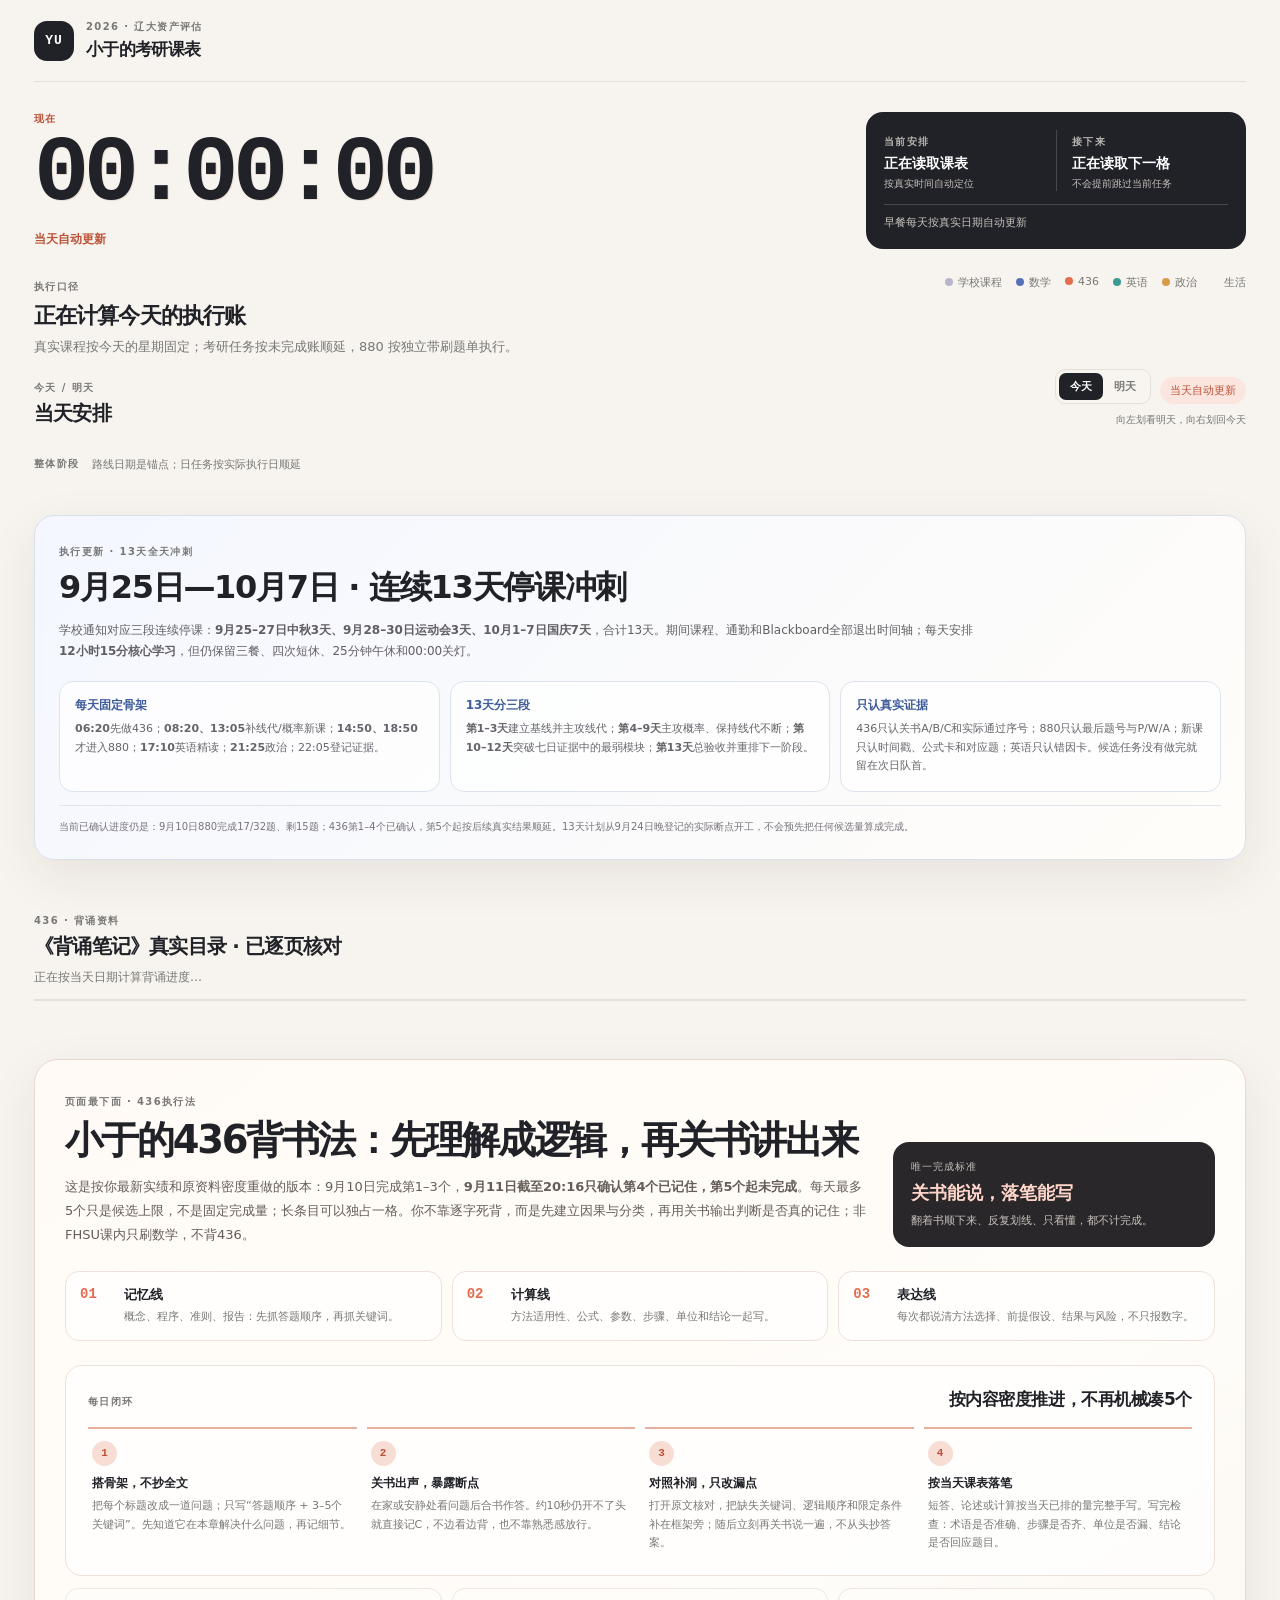
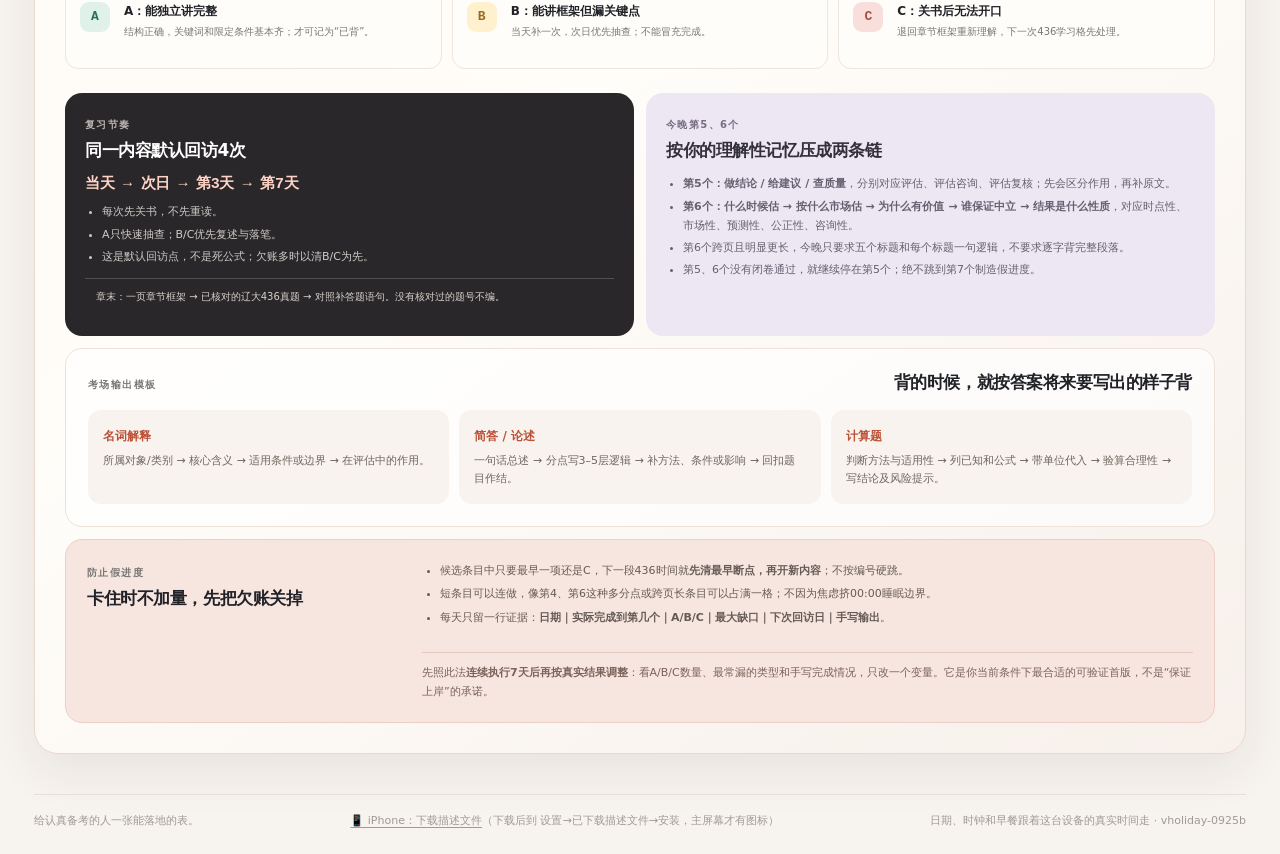
==== commit a20beee0: "chore-bump-holiday-sprint-cache" ====
--- a/index.html
+++ b/index.html
@@ -3,7 +3,7 @@
 <head>
 <meta charset="UTF-8" /><meta name="viewport" content="width=device-width,initial-scale=1.0" /><meta name="theme-color" content="#f7f3ee" /><link rel="apple-touch-icon" href="icon-512.png" /><link rel="icon" type="image/png" href="icon-512.png" />
 <meta name="description" content="按日期展开的考研课表：课程、学习、早餐、通勤、作业和睡眠都放在正确的位置。" /><title>小于的考研课表</title>
-<link rel="stylesheet" href="styles.css?v=holiday-0925a" />
+<link rel="stylesheet" href="styles.css?v=holiday-0925b" />
 </head>
 <body><div class="app-shell">
 <header class="topbar"><div class="brand-lockup"><div class="brand-mark">YU</div><div><p class="eyebrow">2026 · 辽大资产评估</p><h1>小于的考研课表</h1></div></div><div class="top-date" id="top-date"></div></header>
@@ -73,4 +73,4 @@
   </div>
 </section>
 </main><footer class="footer"><span>给认真备考的人一张能落地的表。</span><span><a href="kaoyan.mobileconfig" id="profile-link">📱 iPhone：下载描述文件</a>（下载后到 设置→已下载描述文件→安装，主屏幕才有图标）</span><span>日期、时钟和早餐跟着这台设备的真实时间走 · <span id="app-version"></span></span></footer></div>
-<script src="app.js?v=holiday-0925a"></script><script>if('serviceWorker' in navigator)navigator.serviceWorker.register('sw.js?v=holiday-0925a').catch(()=>{});</script></body></html>
+<script src="app.js?v=holiday-0925b"></script><script>if('serviceWorker' in navigator)navigator.serviceWorker.register('sw.js?v=holiday-0925b').catch(()=>{});</script></body></html>
